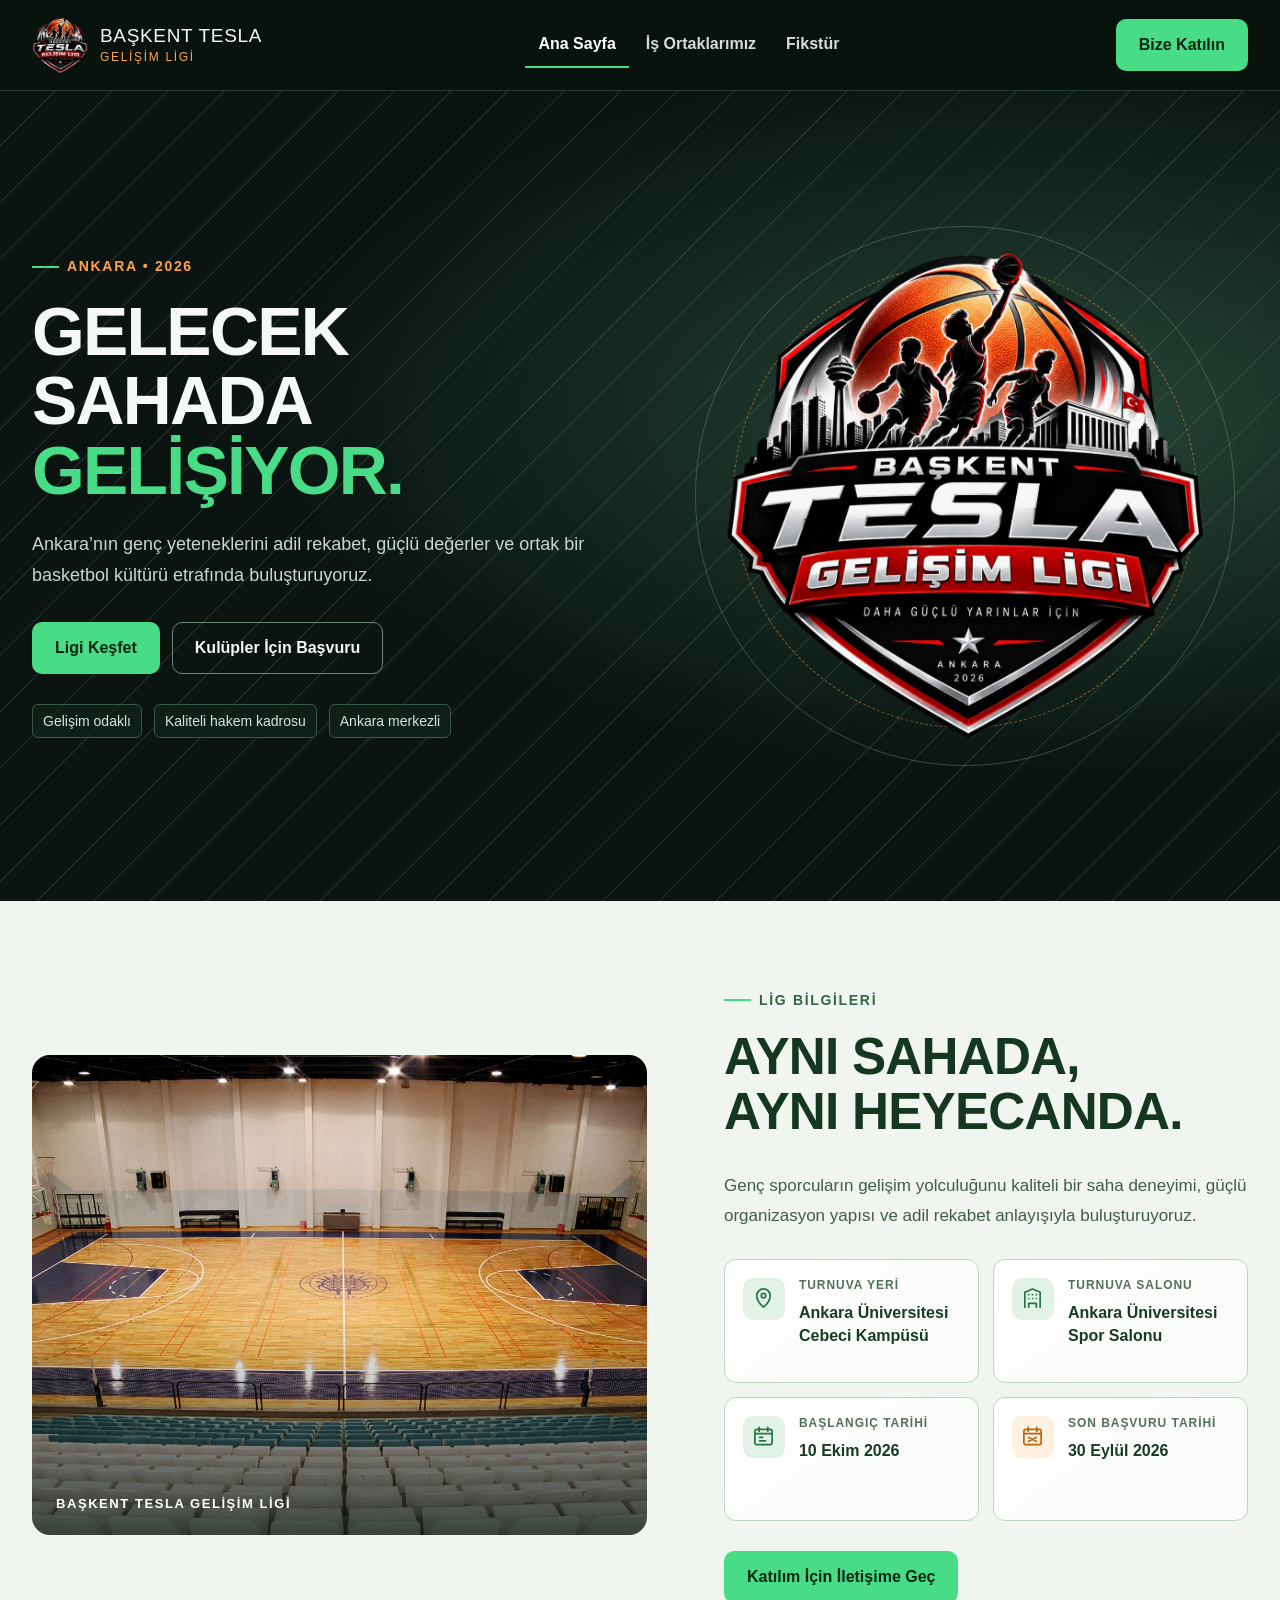
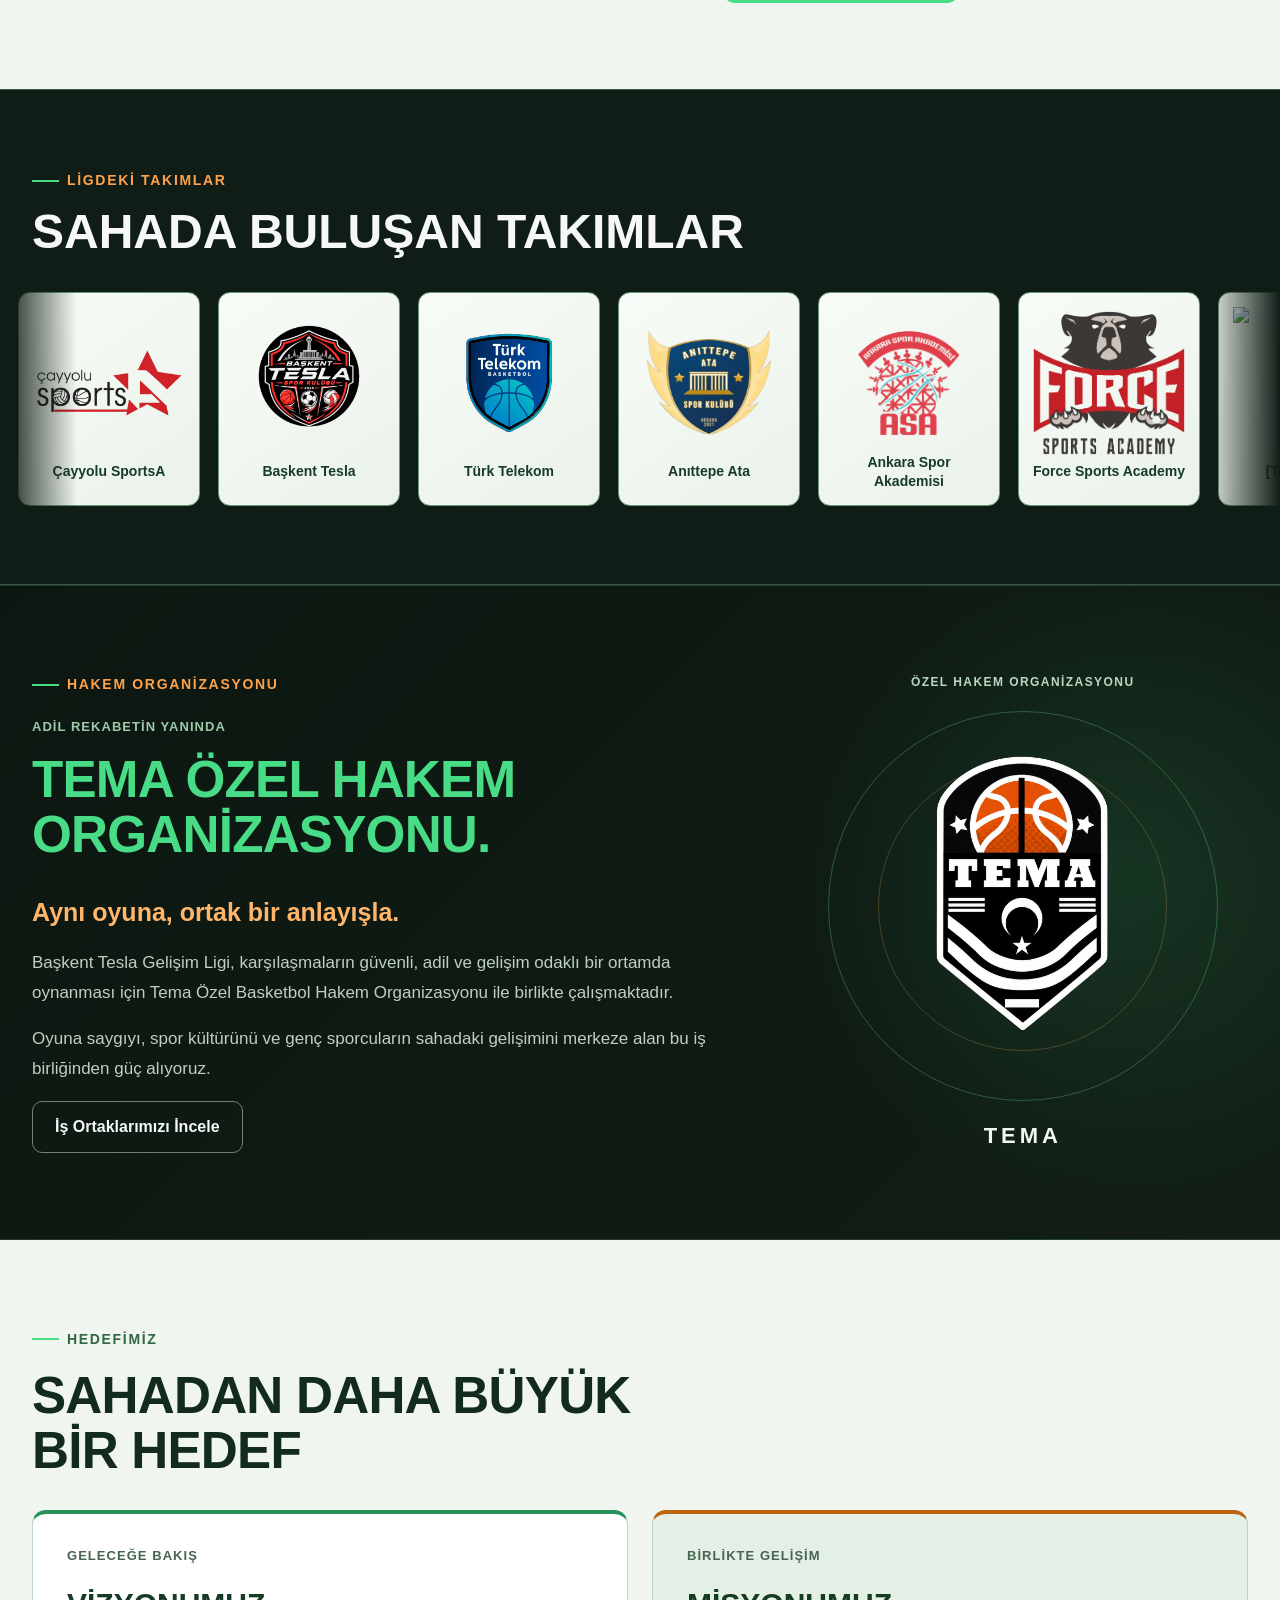
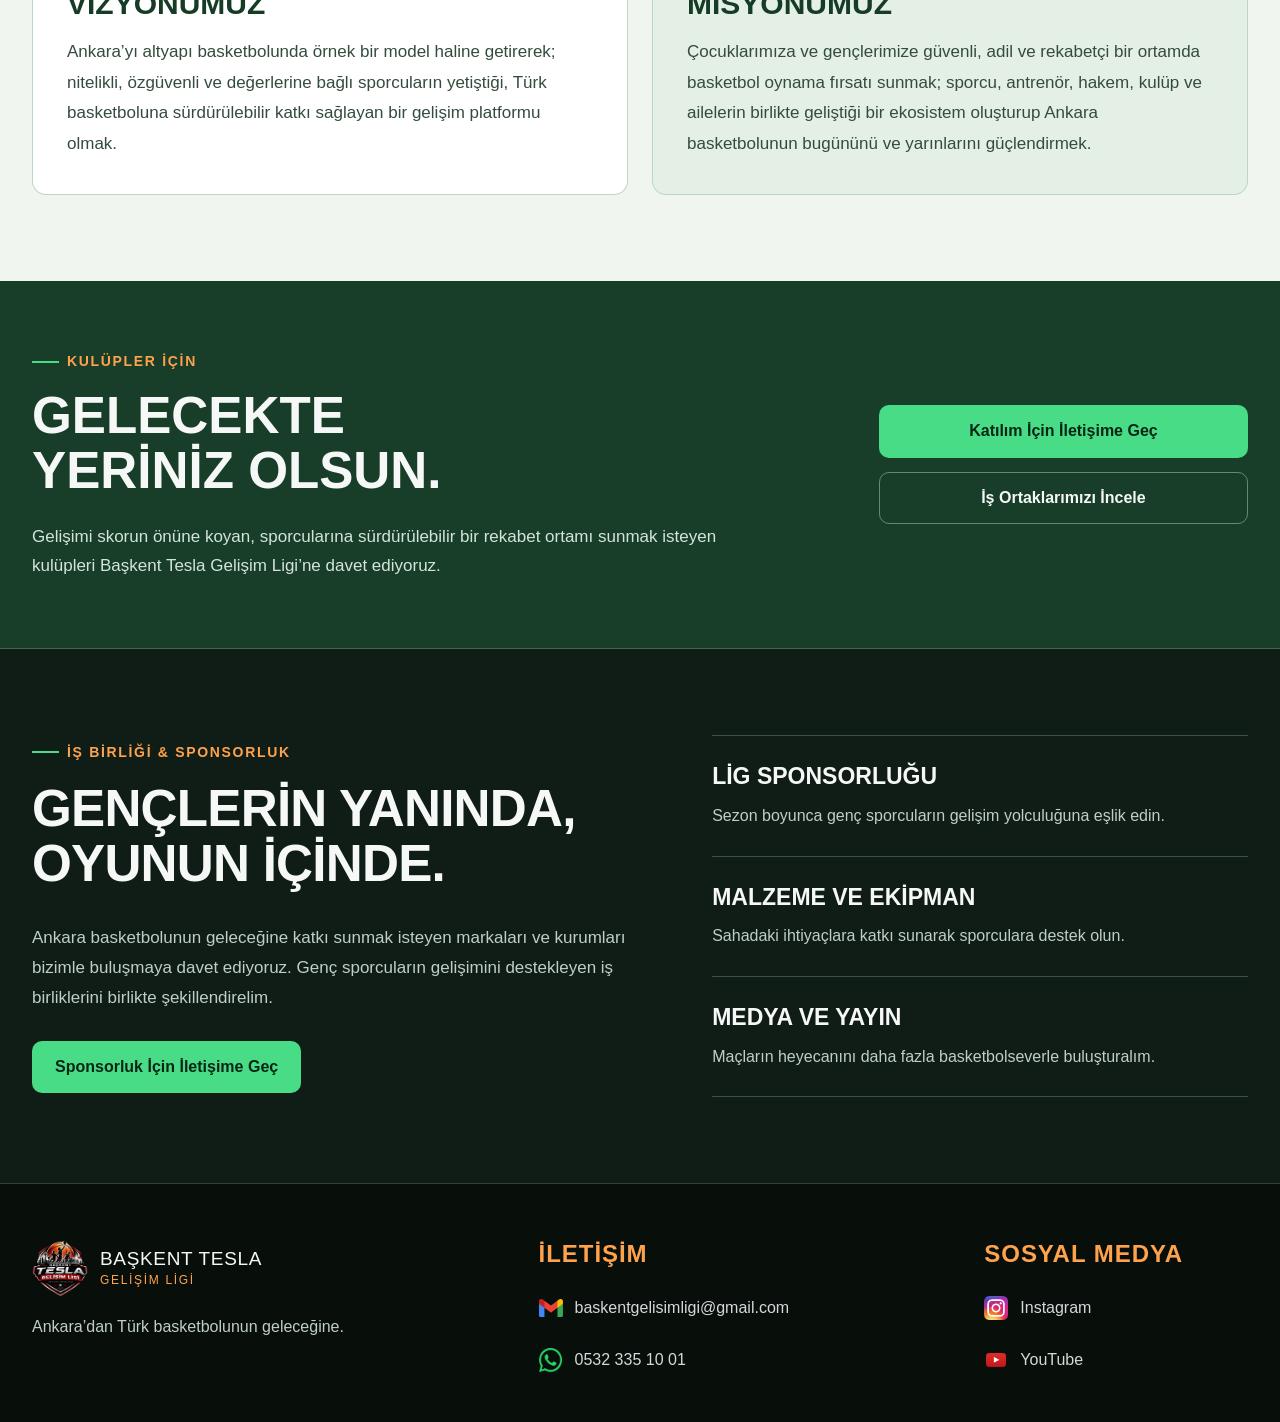
==== index.html @ 45e0206f "new section and bar added in index/home page" ====
<!doctype html>
<html lang="tr">
<head>
  <meta charset="UTF-8">
  <meta name="viewport" content="width=device-width, initial-scale=1.0">
  <meta
    name="description"
    content="Başkent Tesla Gelişim Ligi — Ankara'nın genç basketbolcuları için gelişim, adil rekabet ve iş birliği platformu."
  >
  <title>Başkent Tesla Gelişim Ligi</title>

  <link rel="stylesheet" href="styles.css">
  <link rel="stylesheet" href="home.css">
  <script src="home.js" defer></script>
</head>

<body class="home-page">
  <a class="skip-link" href="#app">İçeriğe geç</a>

  <div class="shell">
    <header class="topbar">
      <div class="site-width header-inner">
        <a class="brand" href="index.html" aria-label="Başkent Tesla Gelişim Ligi ana sayfa">
          <span class="logo-wrap">
            <img src="assets/images/bgl_logo.png" alt="" width="56" height="56">
          </span>

          <span class="brand-name">
            Başkent Tesla
            <span>Gelişim Ligi</span>
          </span>
        </a>

        <nav id="mainNav" class="nav-links" aria-label="Ana navigasyon">
          <a class="nav-link active" aria-current="page" href="index.html">Ana Sayfa</a>
          <a class="nav-link" href="kulupler.html">İş Ortaklarımız</a>
          <a class="nav-link" href="fikstur.html">Fikstür</a>
        </nav>

        <div class="header-actions">
          <a
            class="join-button"
            href="https://wa.me/905323351001"
            target="_blank"
            rel="noopener noreferrer"
          >
            Bize Katılın
          </a>

          <button
            id="menuButton"
            class="menu-button"
            type="button"
            aria-label="Menüyü aç"
            aria-expanded="false"
            aria-controls="mainNav"
          >
            ☰
          </button>
        </div>
      </div>
    </header>

    <main id="app">
      <section class="hero" id="hero" aria-labelledby="hero-title">
        <div class="site-width hero-grid">
          <div class="hero-content">
            <span class="eyebrow">ANKARA • 2026</span>

            <h1 id="hero-title" class="hero-title">
              Gelecek Sahada <span>Gelişiyor.</span>
            </h1>

            <p class="hero-copy">
              Ankara’nın genç yeteneklerini adil rekabet, güçlü değerler ve ortak
              bir basketbol kültürü etrafında buluşturuyoruz.
            </p>

            <div class="button-row">
              <a class="primary-button" href="#lig-bilgileri">Ligi Keşfet</a>
              <a class="secondary-button" href="#katilim">Kulüpler İçin Başvuru</a>
            </div>

            <div class="trust-row" aria-label="Lig özellikleri">
              <span class="trust-item">Gelişim odaklı</span>
              <span class="trust-item">Kaliteli hakem kadrosu</span>
              <span class="trust-item">Ankara merkezli</span>
            </div>
          </div>

          <div class="hero-mark">
            <img
              class="hero-logo"
              src="assets/images/bgl_logo.png"
              alt="Başkent Tesla Gelişim Ligi logosu"
              width="520"
              height="520"
              fetchpriority="high"
            >
          </div>
        </div>
      </section>

      <!-- Fotoğrafı assets/images/turnuva_sahasi.jpg adıyla yükleyin. -->
      <section class="section event-section" id="lig-bilgileri" aria-labelledby="event-title">
        <div class="site-width event-grid">
          <div class="event-image-wrap">
            <img
              src="assets/images/turnuva_sahasi.jpeg"
              alt="Başkent Tesla Gelişim Ligi karşılaşmalarının oynanacağı basketbol sahası"
              width="1200"
              height="800"
              loading="lazy"
            >
            <span class="event-image-label">BAŞKENT TESLA GELİŞİM LİGİ</span>
          </div>

          <div class="event-content">
            <span class="eyebrow">LİG BİLGİLERİ</span>

            <h2 id="event-title" class="section-title">
              Aynı Sahada,<br>
              Aynı Heyecanda.
            </h2>

            <p class="section-copy">
              Genç sporcuların gelişim yolculuğunu kaliteli bir saha deneyimi,
              güçlü organizasyon yapısı ve adil rekabet anlayışıyla buluşturuyoruz.
            </p>

            <dl class="event-details">
            <div class="event-detail-card">
              <div class="event-detail-icon" aria-hidden="true">
                <svg viewBox="0 0 24 24">
                  <path d="M12 21s7-6.1 7-12a7 7 0 1 0-14 0c0 5.9 7 12 7 12Z"></path>
                  <circle cx="12" cy="9" r="2.3"></circle>
                </svg>
              </div>

              <div>
                <dt>Turnuva Yeri</dt>
                <dd>Ankara Üniversitesi Cebeci Kampüsü</dd>
              </div>
            </div>

            <div class="event-detail-card">
              <div class="event-detail-icon" aria-hidden="true">
                <svg viewBox="0 0 24 24">
                  <path d="M4 21V5.5L12 2l8 3.5V21"></path>
                  <path d="M8 21v-4h8v4M8 8h.01M12 8h.01M16 8h.01M8 12h.01M12 12h.01M16 12h.01"></path>
                </svg>
              </div>

              <div>
                <dt>Turnuva Salonu</dt>
                <dd>Ankara Üniversitesi Spor Salonu</dd>
              </div>
            </div>

            <div class="event-detail-card">
              <div class="event-detail-icon" aria-hidden="true">
                <svg viewBox="0 0 24 24">
                  <rect x="3" y="4.5" width="18" height="16" rx="2"></rect>
                  <path d="M7.5 2.5v4M16.5 2.5v4M3 9h18M8 13h3M8 16.5h6"></path>
                </svg>
              </div>

              <div>
                <dt>Başlangıç Tarihi</dt>
                <dd>10 Ekim 2026</dd>
              </div>
            </div>

            <div class="event-detail-card deadline-card">
              <div class="event-detail-icon" aria-hidden="true">
                <svg viewBox="0 0 24 24">
                  <rect x="3" y="4.5" width="18" height="16" rx="2"></rect>
                  <path d="M7.5 2.5v4M16.5 2.5v4M3 9h18M8 13l8 4M16 13l-8 4"></path>
                </svg>
              </div>

              <div>
                <dt>Son Başvuru Tarihi</dt>
                <dd>30 Eylül 2026</dd>
              </div>
            </div>
          </dl>

            <a
              class="primary-button"
              href="https://wa.me/905323351001"
              target="_blank"
              rel="noopener noreferrer"
            >
              Katılım İçin İletişime Geç
            </a>
          </div>
        </div>
      </section>

      <!-- Logo ve isimleri gerçek takımlara göre güncelleyin. -->
      <section class="teams-section" aria-labelledby="teams-title">
        <div class="site-width teams-heading">
          <div>
            <span class="eyebrow">LİGDEKİ TAKIMLAR</span>
            <h2 id="teams-title">Sahada Buluşan Takımlar</h2>
          </div>
        </div>

        <div class="team-marquee" aria-label="Lig takımları">
          <div class="team-track">
            <article class="team-card">
              <div class="team-logo-box">
                <img src="assets/images/sportsADARK.png" alt="SportsA logosu" loading="lazy">
              </div>
              <h3>Çayyolu SportsA</h3>
            </article>

            <article class="team-card">
              <div class="team-logo-box">
                <img src="assets/images/baskent_tesla_logo.png" alt="Baskent Tesla logosu" loading="lazy">
              </div>
              <h3>Başkent Tesla</h3>
            </article>

            <article class="team-card">
              <div class="team-logo-box">
                <img src="assets/images/turkTelekom.png" alt="[Takım 3 adı] logosu" loading="lazy">
              </div>
              <h3>Türk Telekom</h3>
            </article>

            <article class="team-card">
              <div class="team-logo-box">
                <img src="assets/images/anıttepeTransp.png" alt="[Takım 4 adı] logosu" loading="lazy">
              </div>
              <h3>Anıttepe Ata</h3>
            </article>

            <article class="team-card">
              <div class="team-logo-box">
                <img src="assets/images/ankaraSporAkademisi.png" alt="[Takım 5 adı] logosu" loading="lazy">
              </div>
              <h3>Ankara Spor Akademisi</h3>
            </article>

            <article class="team-card">
              <div class="team-logo-box">
                <img src="assets/images/forceSportsAcademy.png" alt="[Takım 6 adı] logosu" loading="lazy">
              </div>
              <h3>Force Sports Academy</h3>
            </article>

            <article class="team-card">
              <div class="team-logo-box">
                <img src="assets/images/team_logo7.png" alt="[Takım 7 adı] logosu" loading="lazy">
              </div>
              <h3>[Takım 7 Adı]</h3>
            </article>

            <article class="team-card">
              <div class="team-logo-box">
                <img src="assets/images/hacettepeLogo.png" alt="[Takım 8 adı] logosu" loading="lazy">
              </div>
              <h3>Hacettepe</h3>
            </article>

            <article class="team-card">
              <div class="team-logo-box">
                <img src="assets/images/sportsADARK.png" alt="SportsA logosu" loading="lazy">
              </div>
              <h3>Çayyolu SportsA</h3>
            </article>

            <article class="team-card">
              <div class="team-logo-box">
                <img src="assets/images/baskent_tesla_logo.png" alt="Baskent Tesla logosu" loading="lazy">
              </div>
              <h3>Başkent Tesla</h3>
            </article>

            <article class="team-card">
              <div class="team-logo-box">
                <img src="assets/images/turkTelekom.png" alt="[Takım 3 adı] logosu" loading="lazy">
              </div>
              <h3>Türk Telekom</h3>
            </article>

            <article class="team-card">
              <div class="team-logo-box">
                <img src="assets/images/anıttepeTransp.png" alt="[Takım 4 adı] logosu" loading="lazy">
              </div>
              <h3>Anıttepe Ata</h3>
            </article>

            <article class="team-card">
              <div class="team-logo-box">
                <img src="assets/images/ankaraSporAkademisi.png" alt="[Takım 5 adı] logosu" loading="lazy">
              </div>
              <h3>Ankara Spor Akademisi</h3>
            </article>

            <article class="team-card">
              <div class="team-logo-box">
                <img src="assets/images/forceSportsAcademy.png" alt="[Takım 6 adı] logosu" loading="lazy">
              </div>
              <h3>Force Sports Academy</h3>
            </article>

            <article class="team-card">
              <div class="team-logo-box">
                <img src="assets/images/team_logo7.png" alt="[Takım 7 adı] logosu" loading="lazy">
              </div>
              <h3>[Takım 7 Adı]</h3>
            </article>

            <article class="team-card">
              <div class="team-logo-box">
                <img src="assets/images/hacettepeLogo.png" alt="[Takım 8 adı] logosu" loading="lazy">
              </div>
              <h3>Hacettepe</h3>
            </article>

            
          </div>
        </div>
      </section>

      <section class="section home-referee-partner" aria-labelledby="tema-title">
        <div class="site-width referee-partner-grid">
          <div class="referee-partner-copy">
            <span class="eyebrow">HAKEM ORGANİZASYONU</span>

            <span class="partner-index">ADİL REKABETİN YANINDA</span>

            <h2 class="section-title" id="tema-title">
              <span>Tema Özel Hakem Organizasyonu.</span>
            </h2>

            <p class="referee-lead">Aynı oyuna, ortak bir anlayışla.</p>

            <p class="section-copy">
              Başkent Tesla Gelişim Ligi, karşılaşmaların güvenli, adil ve
              gelişim odaklı bir ortamda oynanması için Tema Özel Basketbol
              Hakem Organizasyonu ile birlikte çalışmaktadır.
            </p>

            <p class="section-copy">
              Oyuna saygıyı, spor kültürünü ve genç sporcuların sahadaki
              gelişimini merkeze alan bu iş birliğinden güç alıyoruz.
            </p>

            <a class="secondary-button" href="kulupler.html">
              İş Ortaklarımızı İncele
            </a>
          </div>

          <div class="referee-logo-area">
            <span class="logo-area-label">ÖZEL HAKEM ORGANİZASYONU</span>

            <div class="referee-logo-halo">
              <img
                src="assets/images/tema_hakem_logo.png"
                alt="Tema Özel Basketbol Hakem Organizasyonu logosu"
                width="420"
                height="420"
                loading="lazy"
              >
            </div>

            <span class="logo-area-name">TEMA</span>
          </div>
        </div>
      </section>

      <section class="section home-mission" id="vizyon-misyon" aria-labelledby="mission-title">
        <div class="site-width">
          <span class="eyebrow">HEDEFİMİZ</span>

          <h2 class="section-title" id="mission-title">
            Sahadan Daha Büyük<br>
            Bir Hedef
          </h2>

          <div class="mission-grid">
            <article class="mission-card">
              <span class="card-kicker">GELECEĞE BAKIŞ</span>
              <h3>Vizyonumuz</h3>
              <p>
                Ankara’yı altyapı basketbolunda örnek bir model haline getirerek;
                nitelikli, özgüvenli ve değerlerine bağlı sporcuların yetiştiği,
                Türk basketboluna sürdürülebilir katkı sağlayan bir gelişim
                platformu olmak.
              </p>
            </article>

            <article class="mission-card">
              <span class="card-kicker">BİRLİKTE GELİŞİM</span>
              <h3>Misyonumuz</h3>
              <p>
                Çocuklarımıza ve gençlerimize güvenli, adil ve rekabetçi bir
                ortamda basketbol oynama fırsatı sunmak; sporcu, antrenör, hakem,
                kulüp ve ailelerin birlikte geliştiği bir ekosistem oluşturup
                Ankara basketbolunun bugününü ve yarınlarını güçlendirmek.
              </p>
            </article>
          </div>
        </div>
      </section>

      <section class="cta-band" id="katilim" aria-labelledby="participation-title">
        <div class="site-width cta-inner">
          <div>
            <span class="eyebrow">KULÜPLER İÇİN</span>

            <h2 class="cta-title" id="participation-title">
              Gelecekte<br>
              Yeriniz Olsun.
            </h2>

            <p>
              Gelişimi skorun önüne koyan, sporcularına sürdürülebilir bir
              rekabet ortamı sunmak isteyen kulüpleri Başkent Tesla Gelişim
              Ligi’ne davet ediyoruz.
            </p>
          </div>

          <div class="participation-actions">
            <a
              class="primary-button"
              href="https://wa.me/905323351001"
              target="_blank"
              rel="noopener noreferrer"
            >
              Katılım İçin İletişime Geç
            </a>

            <a class="secondary-button" href="kulupler.html">
              İş Ortaklarımızı İncele
            </a>
          </div>
        </div>
      </section>

      <section class="section home-partners" id="sponsorluk" aria-labelledby="partners-title">
        <div class="site-width partners-grid">
          <div>
            <span class="eyebrow">İŞ BİRLİĞİ & SPONSORLUK</span>

            <h2 class="section-title" id="partners-title">
              Gençlerin Yanında,<br>
              Oyunun İçinde.
            </h2>

            <p class="section-copy">
              Ankara basketbolunun geleceğine katkı sunmak isteyen markaları ve
              kurumları bizimle buluşmaya davet ediyoruz. Genç sporcuların
              gelişimini destekleyen iş birliklerini birlikte şekillendirelim.
            </p>

            <a
              class="primary-button"
              href="https://wa.me/905323351001"
              target="_blank"
              rel="noopener noreferrer"
            >
              Sponsorluk İçin İletişime Geç
            </a>
          </div>

          <div class="partner-options">
            <article>
              <div>
                <h3>Lig Sponsorluğu</h3>
                <p>Sezon boyunca genç sporcuların gelişim yolculuğuna eşlik edin.</p>
              </div>
            </article>

            <article>
              <div>
                <h3>Malzeme ve Ekipman</h3>
                <p>Sahadaki ihtiyaçlara katkı sunarak sporculara destek olun.</p>
              </div>
            </article>

            <article>
              <div>
                <h3>Medya ve Yayın</h3>
                <p>Maçların heyecanını daha fazla basketbolseverle buluşturalım.</p>
              </div>
            </article>
          </div>
        </div>
      </section>
    </main>

    <footer class="bgl-footer" id="iletisim">
      <div class="site-width footer-grid">
        <div class="footer-brand">
          <a class="brand" href="index.html" aria-label="Başkent Tesla Gelişim Ligi ana sayfa">
            <span class="logo-wrap">
              <img src="assets/images/bgl_logo.png" alt="" width="56" height="56" loading="lazy">
            </span>

            <span class="brand-name">
              Başkent Tesla
              <span>Gelişim Ligi</span>
            </span>
          </a>

          <p class="footer-copy">Ankara’dan Türk basketbolunun geleceğine.</p>
        </div>

        <div class="footer-contact">
          <h2 class="footer-heading">İletişim</h2>

          <ul class="footer-list">
            <li>
              <a class="footer-icon-link" href="mailto:baskentgelisimligi@gmail.com">
                <img class="footer-icon" src="assets/images/email_icon.png" alt="" width="24" height="24" loading="lazy">
                <span>baskentgelisimligi@gmail.com</span>
              </a>
            </li>

            <li>
              <a
                class="footer-icon-link"
                href="https://wa.me/905323351001"
                target="_blank"
                rel="noopener noreferrer"
                aria-label="0532 335 10 01 numarasına WhatsApp üzerinden yazın"
              >
                <img class="footer-icon" src="assets/images/phone_icon.png" alt="" width="24" height="24" loading="lazy">
                <span>0532 335 10 01</span>
              </a>
            </li>
          </ul>
        </div>

        <div class="footer-social">
          <h2 class="footer-heading">Sosyal Medya</h2>

          <ul class="footer-list">
            <li>
              <a
                class="footer-icon-link"
                href="https://www.instagram.com/baskentgelisimligi/"
                target="_blank"
                rel="noopener noreferrer"
              >
                <img class="footer-icon" src="assets/images/instagram_icon.png" alt="" width="24" height="24" loading="lazy">
                <span>Instagram</span>
              </a>
            </li>

            <li>
              <a
                class="footer-icon-link"
                href="https://www.youtube.com/@Ba%C5%9FkentGeli%C5%9FimLigi"
                target="_blank"
                rel="noopener noreferrer"
                aria-label="Başkent Tesla Gelişim Ligi YouTube kanalını aç"
              >
                <img class="footer-icon" src="assets/images/youtube_icon.png" alt="" width="24" height="24" loading="lazy">
                <span>YouTube</span>
              </a>
            </li>
          </ul>
        </div>
      </div>
    </footer>
  </div>
</body>
</html>
---- styles.css ----
:root {
  --ink: #0b1411;
  --paper: #f5f8f6;
  --muted: #bfcfc6;
  --line: #344a3b;
  --orange: #ffa24c;
  --green: #48dc87;
  --green-hover: #70eba2;
  --max: 1240px;
  --heading: "Arial Narrow", Bahnschrift, Impact, sans-serif;
  --body: Inter, Arial, Helvetica, sans-serif;
}

*,
*::before,
*::after {
  box-sizing: border-box;
}

html {
  scroll-behavior: smooth;
  scroll-padding-top: 110px;
}

body {
  width: 100%;
  margin: 0;
  overflow-x: hidden;
  background: var(--ink);
  color: var(--paper);
  font-family: var(--body);
}

img {
  display: block;
  max-width: 100%;
}

a {
  color: inherit;
  text-decoration: none;
}

button,
input,
textarea {
  font: inherit;
}

button {
  cursor: pointer;
}

button:focus-visible,
a:focus-visible {
  outline: 3px solid var(--orange);
  outline-offset: 4px;
}

.shell {
  width: 100%;
  min-height: 100vh;
}

.site-width {
  width: min(var(--max), calc(100% - 64px));
  margin: 0 auto;
}

.skip-link {
  position: fixed;
  top: -100px;
  left: 16px;
  z-index: 300;
  padding: 12px 20px;
  background: var(--green);
  color: #082616;
  font-weight: 800;
}

.skip-link:focus {
  top: 16px;
}

.topbar {
  position: sticky;
  top: 0;
  z-index: 50;
  border-bottom: 1px solid #293a31;
  background: rgba(10, 20, 15, 0.96);
  backdrop-filter: blur(14px);
}

.header-inner {
  display: flex;
  align-items: center;
  justify-content: space-between;
  min-height: 90px;
  gap: 20px;
}

.brand {
  display: inline-flex;
  align-items: center;
  gap: 12px;
  min-width: 0;
}

.logo-wrap {
  display: grid;
  width: 56px;
  height: 56px;
  flex: 0 0 56px;
  place-items: center;
  overflow: hidden;
  background: transparent;
}

.logo-wrap img {
  width: 100%;
  height: 100%;
  object-fit: contain;
}

.brand-name {
  max-width: 210px;
  font-family: var(--heading);
  font-size: 19px;
  line-height: 1.1;
  letter-spacing: 0.035em;
  text-transform: uppercase;
}

.brand-name span {
  display: block;
  margin-top: 4px;
  color: var(--orange);
  font-size: 12px;
  letter-spacing: 0.14em;
}

.nav-links {
  display: flex;
  align-items: center;
  gap: 4px;
}

.nav-link {
  padding: 13px;
  border-bottom: 2px solid transparent;
  color: #d7dade;
  font-size: 16px;
  font-weight: 700;
  transition: color 0.2s, border-color 0.2s;
}

.nav-link:hover,
.nav-link.active {
  border-color: var(--green);
  color: #fff;
}

.header-actions {
  display: flex;
  align-items: center;
  gap: 10px;
}

.join-button,
.primary-button,
.secondary-button {
  display: inline-flex;
  align-items: center;
  justify-content: center;
  min-height: 48px;
  padding: 14px 22px;
  border-radius: 10px;
  font-size: 16px;
  font-weight: 800;
  line-height: 1.4;
  text-align: center;
  transition: transform 0.2s, background 0.2s, border-color 0.2s;
}

.join-button,
.primary-button {
  border: 1px solid transparent;
  background: var(--green);
  color: #082616;
}

.join-button:hover,
.primary-button:hover {
  background: var(--green-hover);
  transform: translateY(-2px);
}

.secondary-button {
  border: 1px solid #6b8575;
  background: transparent;
  color: #f5f8f6;
}

.secondary-button:hover {
  border-color: var(--green);
  background: #203e2e;
  transform: translateY(-2px);
}

.menu-button {
  display: none;
  width: 44px;
  height: 42px;
  border: 1px solid #51575e;
  background: transparent;
  color: #fff;
  font-size: 21px;
}

.section {
  position: relative;
  padding: 86px 0;
}

.eyebrow {
  display: inline-flex;
  align-items: center;
  gap: 8px;
  color: var(--orange);
  font-size: 14px;
  font-weight: 800;
  letter-spacing: 0.12em;
  line-height: 1.5;
  text-transform: uppercase;
}

.eyebrow::before {
  width: 27px;
  height: 2px;
  flex: 0 0 27px;
  background: var(--green);
  content: "";
}

h1,
h2,
h3,
p {
  margin-top: 0;
}

h1,
h2,
h3 {
  font-family: var(--heading);
  text-transform: uppercase;
}

.section-title {
  max-width: 820px;
  margin: 18px 0 32px;
  font-size: clamp(32px, 4vw, 52px);
  line-height: 1.08;
  letter-spacing: -0.015em;
}

.section-copy {
  max-width: 765px;
  color: var(--muted);
  font-size: 17px;
  line-height: 1.75;
}

.button-row {
  display: flex;
  flex-wrap: wrap;
  gap: 12px;
  margin-top: 30px;
}

.bgl-footer {
  border-top: 1px solid #324335;
  background: #080f0b;
}

.footer-grid {
  display: grid;
  grid-template-columns: minmax(0, 1.15fr) minmax(0, 1fr) minmax(0, 0.65fr);
  gap: 40px;
  padding: 56px 0 40px;
}

.footer-brand .brand {
  margin-bottom: 18px;
}

.footer-copy {
  margin: 0;
  color: var(--muted);
  font-size: 16px;
  line-height: 1.6;
}

.footer-heading {
  margin: 0 0 18px;
  color: var(--orange);
  font-family: var(--heading);
  font-size: 24px;
  font-weight: 800;
  letter-spacing: 0.04em;
  text-transform: uppercase;
}

.footer-list {
  display: grid;
  gap: 8px;
  margin: 0;
  padding: 0;
  list-style: none;
}

.footer-icon-link {
  display: flex;
  align-items: center;
  gap: 12px;
  min-height: 44px;
  color: #d5d8da;
  font-size: 16px;
  line-height: 1.5;
}

.footer-icon-link:hover {
  color: var(--green);
}

.footer-icon {
  width: 24px;
  height: 24px;
  flex: 0 0 24px;
  object-fit: contain;
}

@media (max-width: 860px) {
  .nav-links {
    display: none;
  }

  .nav-links.open {
    position: absolute;
    top: 90px;
    left: 0;
    display: grid;
    width: 100%;
    padding: 13px 20px 17px;
    border-bottom: 1px solid #3b4148;
    background: #102519;
  }

  .nav-link {
    border-bottom: 0;
    border-left: 2px solid transparent;
  }

  .nav-link.active {
    border-left-color: var(--green);
  }

  .menu-button {
    display: block;
  }

  .footer-grid {
    grid-template-columns: repeat(2, minmax(0, 1fr));
  }

  .footer-brand {
    grid-column: 1 / -1;
  }
}

@media (max-width: 600px) {
  .site-width {
    width: calc(100% - 32px);
  }

  .section {
    padding: 58px 0;
  }

  .join-button {
    display: none;
  }

  .footer-grid {
    grid-template-columns: 1fr;
    gap: 30px;
    padding: 40px 0 30px;
  }

  .footer-brand {
    grid-column: auto;
  }
}

@media (prefers-reduced-motion: reduce) {
  *,
  *::before,
  *::after {
    scroll-behavior: auto !important;
    animation: none !important;
    transition: none !important;
  }
}
---- home.css ----
.home-page {
  background: var(--ink);
}

.hero {
  position: relative;
  display: flex;
  min-height: min(820px, calc(100svh - 90px));
  align-items: center;
  overflow: hidden;
  background:
    radial-gradient(ellipse at 82% 40%, #254536 0, transparent 52%),
    #0b1411;
}

.hero::before {
  position: absolute;
  inset: 0;
  opacity: 0.25;
  background:
    repeating-linear-gradient(
      135deg,
      transparent 0 38px,
      #729581 39px,
      transparent 40px
    );
  content: "";
  pointer-events: none;
}

.hero-grid {
  position: relative;
  z-index: 1;
  display: grid;
  grid-template-columns: minmax(0, 1.08fr) minmax(0, 1fr);
  align-items: center;
  gap: 38px;
  padding: 72px 0;
}

.hero-title {
  margin: 20px 0 24px;
  font-size: clamp(44px, 5.3vw, 76px);
  line-height: 1.02;
  letter-spacing: -0.025em;
}

.hero-title span {
  display: block;
  color: var(--green);
}

.hero-copy {
  max-width: 560px;
  color: #c7d8ce;
  font-size: 18px;
  line-height: 1.75;
}

.trust-row {
  display: flex;
  flex-wrap: wrap;
  gap: 12px;
  margin-top: 30px;
}

.trust-item {
  padding: 8px 10px;
  border: 1px solid #3b5847;
  border-radius: 6px;
  background: rgba(18, 36, 27, 0.7);
  color: #d5e7dc;
  font-size: 14px;
}

.hero-mark {
  position: relative;
  display: grid;
  width: min(100%, 540px);
  aspect-ratio: 1;
  justify-self: center;
  place-items: center;
}

.hero-mark::before,
.hero-mark::after {
  position: absolute;
  border-radius: 50%;
  content: "";
}

.hero-mark::before {
  inset: 0;
  border: 1px solid rgba(142, 198, 163, 0.3);
}

.hero-mark::after {
  inset: 7%;
  border: 1px dashed rgba(255, 162, 76, 0.5);
  animation: home-orbit 90s linear infinite;
}

.hero-logo {
  position: relative;
  z-index: 1;
  width: 92%;
  height: auto;
  aspect-ratio: 1;
  object-fit: contain;
  animation: home-float 6s ease-in-out infinite;
}

@keyframes home-float {
  50% {
    transform: translateY(-9px);
  }
}

@keyframes home-orbit {
  to {
    transform: rotate(360deg);
  }
}

.event-section {
  overflow: hidden;
  background: #f0f5ef;
  color: #153720;
}

.event-grid {
  display: grid;
  grid-template-columns: minmax(0, 1.08fr) minmax(0, 0.92fr);
  align-items: center;
  gap: clamp(36px, 6vw, 80px);
}

.event-image-wrap {
  position: relative;
  min-height: 480px;
  overflow: hidden;
  border-radius: 18px;
  background: #173c26;
}

.event-image-wrap::after {
  position: absolute;
  inset: 0;
  background: linear-gradient(180deg, transparent 55%, rgba(8, 23, 14, 0.78));
  content: "";
}

.event-image-wrap img {
  width: 100%;
  height: 100%;
  min-height: 480px;
  object-fit: cover;
  transition: transform 0.5s;
}

.event-image-wrap:hover img {
  transform: scale(1.035);
}

.event-image-label {
  position: absolute;
  bottom: 24px;
  left: 24px;
  z-index: 1;
  color: #fff;
  font-size: 13px;
  font-weight: 800;
  letter-spacing: 0.12em;
}

.event-content .eyebrow {
  color: #306744;
}

.event-content .section-copy {
  margin-bottom: 28px;
  color: #405d49;
}

.event-details {
  display: grid;
  grid-template-columns: repeat(2, minmax(0, 1fr));
  gap: 14px;
  margin: 0 0 30px;
}

.event-detail-card {
  display: flex;
  min-height: 124px;
  padding: 18px;
  align-items: flex-start;
  gap: 14px;
  border: 1px solid #bfd5c4;
  border-radius: 12px;
  background: linear-gradient(145deg, #ffffff, #f8fbf7);
}

.event-detail-icon {
  display: grid;
  width: 42px;
  height: 42px;
  flex: 0 0 42px;
  place-items: center;
  border-radius: 10px;
  background: #e3f2e6;
  color: #287449;
}

.event-detail-icon svg {
  width: 23px;
  height: 23px;
  fill: none;
  stroke: currentColor;
  stroke-linecap: round;
  stroke-linejoin: round;
  stroke-width: 1.8;
}

.deadline-card .event-detail-icon {
  background: #fff0df;
  color: #b96717;
}

.event-details dt {
  margin-bottom: 9px;
  color: #54705d;
  font-size: 12px;
  font-weight: 800;
  letter-spacing: 0.08em;
  text-transform: uppercase;
}

.event-details dd {
  margin: 0;
  color: #173c26;
  font-size: 16px;
  font-weight: 800;
  line-height: 1.45;
}

.event-details dt {
  margin-bottom: 9px;
  color: #54705d;
  font-size: 12px;
  font-weight: 800;
  letter-spacing: 0.08em;
  text-transform: uppercase;
}

.event-details dd {
  margin: 0;
  color: #173c26;
  font-size: 16px;
  font-weight: 800;
  line-height: 1.45;
}

.teams-section {
  padding: 78px 0;
  overflow: hidden;
  border-top: 1px solid #3a5543;
  border-bottom: 1px solid #3a5543;
  background: #101d16;
}

.teams-heading {
  display: flex;
  align-items: end;
  justify-content: space-between;
  gap: 28px;
  margin-bottom: 34px;
}

.teams-heading h2 {
  margin: 16px 0 0;
  font-size: clamp(30px, 4vw, 48px);
  line-height: 1.05;
}

.teams-heading p {
  max-width: 360px;
  margin: 0;
  color: #bfcfc6;
  font-size: 16px;
  line-height: 1.65;
}

.team-marquee {
  width: 100%;
  overflow: hidden;
  mask-image: linear-gradient(
    to right,
    transparent,
    #000 6%,
    #000 94%,
    transparent
  );
}

.team-track {
  display: flex;
  width: max-content;
  gap: 18px;
  padding-left: 18px;
  animation: team-scroll 28s linear infinite;
}

.team-marquee:hover .team-track {
  animation-play-state: paused;
}

.team-card {
  display: grid;
  width: 182px;
  min-height: 200px;
  flex: 0 0 182px;
  grid-template-rows: 132px auto;
  gap: 14px;
  padding: 14px;
  border: 1px solid #6b9677;
  border-radius: 12px;
  background: linear-gradient(145deg, #f8fbf7, #eaf2ea);
}
.team-logo-box {
  display: grid;
  place-items: center;
}
.team-logo-box img {
  width: 100%;
  height: 100%;
  object-fit: contain;
}

.team-card h3 {
  align-self: center;
  margin: 0;
  color: #173c26;
  font-family: var(--body);
  font-size: 14px;
  font-weight: 800;
  line-height: 1.35;
  text-align: center;
  text-transform: none;
}

@keyframes team-scroll {
  to {
    transform: translateX(calc(-50% - 9px));
  }
}

.home-referee-partner {
  overflow: hidden;
  border-top: 1px solid rgba(126, 207, 150, 0.2);
  border-bottom: 1px solid rgba(126, 207, 150, 0.2);
  background:
    radial-gradient(circle at 88% 45%, rgba(72, 220, 135, 0.13), transparent 28%),
    linear-gradient(135deg, #0c1711, #111d15);
}

.referee-partner-grid {
  display: grid;
  grid-template-columns: minmax(0, 1.2fr) minmax(300px, 0.8fr);
  align-items: center;
  gap: clamp(42px, 7vw, 100px);
}

.partner-index {
  display: block;
  margin: 24px 0 14px;
  color: #9ec9aa;
  font-size: 13px;
  font-weight: 800;
  letter-spacing: 0.08em;
}

.home-referee-partner .section-title span {
  display: block;
  color: var(--green);
}

.referee-lead {
  margin-bottom: 18px;
  color: #ffb66b;
  font-size: clamp(20px, 2.2vw, 25px);
  font-weight: 800;
  line-height: 1.4;
}

.referee-logo-area {
  display: flex;
  min-height: 420px;
  flex-direction: column;
  align-items: center;
  justify-content: center;
  text-align: center;
}

.logo-area-label {
  color: #b8d8c0;
  font-size: 12px;
  font-weight: 800;
  letter-spacing: 0.12em;
}

.referee-logo-halo {
  position: relative;
  display: grid;
  width: min(100%, 390px);
  aspect-ratio: 1;
  margin: 22px 0;
  place-items: center;
}

.referee-logo-halo::before,
.referee-logo-halo::after {
  position: absolute;
  border-radius: 50%;
  content: "";
}

.referee-logo-halo::before {
  inset: 0;
  border: 1px solid rgba(111, 227, 146, 0.3);
}

.referee-logo-halo::after {
  inset: 13%;
  border: 1px solid rgba(255, 180, 94, 0.23);
}

.referee-logo-halo img {
  position: relative;
  z-index: 1;
  width: min(74%, 300px);
  height: auto;
  object-fit: contain;
}

.logo-area-name {
  color: #f0f8f1;
  font-family: var(--heading);
  font-size: 22px;
  font-weight: 800;
  letter-spacing: 0.18em;
}

.home-mission {
  background: #f0f5ef;
  color: #122b1d;
}

.home-mission .eyebrow {
  color: #306744;
}

.mission-grid {
  display: grid;
  grid-template-columns: repeat(2, minmax(0, 1fr));
  gap: 24px;
}

.mission-card {
  padding: 34px;
  border: 1px solid #bfd5c4;
  border-top: 4px solid #26945a;
  border-radius: 14px;
  background: #fff;
}

.mission-card:nth-child(2) {
  border-top-color: #bd6413;
  background: #e4efe5;
}

.card-kicker {
  display: block;
  color: #476351;
  font-size: 13px;
  font-weight: 800;
  letter-spacing: 0.08em;
}

.mission-card h3 {
  margin: 24px 0 16px;
  color: #173c26;
  font-size: 30px;
}

.mission-card p {
  margin-bottom: 0;
  color: #344c3d;
  font-size: 17px;
  line-height: 1.8;
}

.cta-band {
  border-bottom: 1px solid #426447;
  background: #183e29;
}

.cta-inner {
  display: grid;
  grid-template-columns: minmax(0, 1.5fr) minmax(0, 0.7fr);
  align-items: center;
  gap: 56px;
  padding: 68px 0;
}

.cta-title {
  margin: 16px 0 24px;
  font-size: clamp(34px, 4vw, 52px);
  line-height: 1.08;
}

.cta-band p {
  max-width: 690px;
  margin-bottom: 0;
  color: #d2e5d8;
  font-size: 17px;
  line-height: 1.7;
}

.participation-actions {
  display: grid;
  gap: 14px;
}

.home-partners {
  background: #101d16;
}

.partners-grid {
  display: grid;
  grid-template-columns: minmax(0, 1.15fr) minmax(0, 1fr);
  align-items: center;
  gap: 64px;
}

.home-partners .section-copy {
  margin-bottom: 28px;
}

.partner-options {
  border-top: 1px solid #3c5343;
}

.partner-options article {
  padding: 26px 0;
  border-bottom: 1px solid #3c5343;
}

.partner-options h3 {
  margin: 0 0 10px;
  font-size: 23px;
  line-height: 1.3;
}

.partner-options p {
  margin: 0;
  color: var(--muted);
  font-size: 16px;
  line-height: 1.7;
}

@media (max-width: 860px) {
  .hero,
  .hero-grid,
  .event-grid,
  .cta-inner,
  .partners-grid,
  .referee-partner-grid {
    min-height: auto;
    grid-template-columns: 1fr;
  }

  .hero-grid {
    gap: 36px;
    padding: 54px 0;
  }

  .hero-mark {
    width: min(100%, 440px);
  }

  .event-content {
    order: -1;
  }

  .teams-heading {
    align-items: start;
    flex-direction: column;
  }

  .participation-actions {
    display: flex;
    flex-wrap: wrap;
  }
}

@media (max-width: 600px) {
  .hero-title {
    font-size: clamp(38px, 10.5vw, 58px);
  }

  .hero-copy {
    font-size: 17px;
  }

  .hero-mark {
    width: min(100%, 360px);
  }

  .event-image-wrap,
  .event-image-wrap img {
    min-height: 300px;
  }

  .event-details,
  .mission-grid {
    grid-template-columns: 1fr;
  }

  .team-card {
    width: 162px;
    min-height: 184px;
    flex-basis: 162px;
    grid-template-rows: 116px auto;
  }

  .mission-card {
    padding: 26px;
  }

  .participation-actions {
    display: grid;
  }

  .referee-logo-area {
    min-height: 330px;
  }

  .referee-logo-halo {
    width: min(100%, 310px);
  }
}
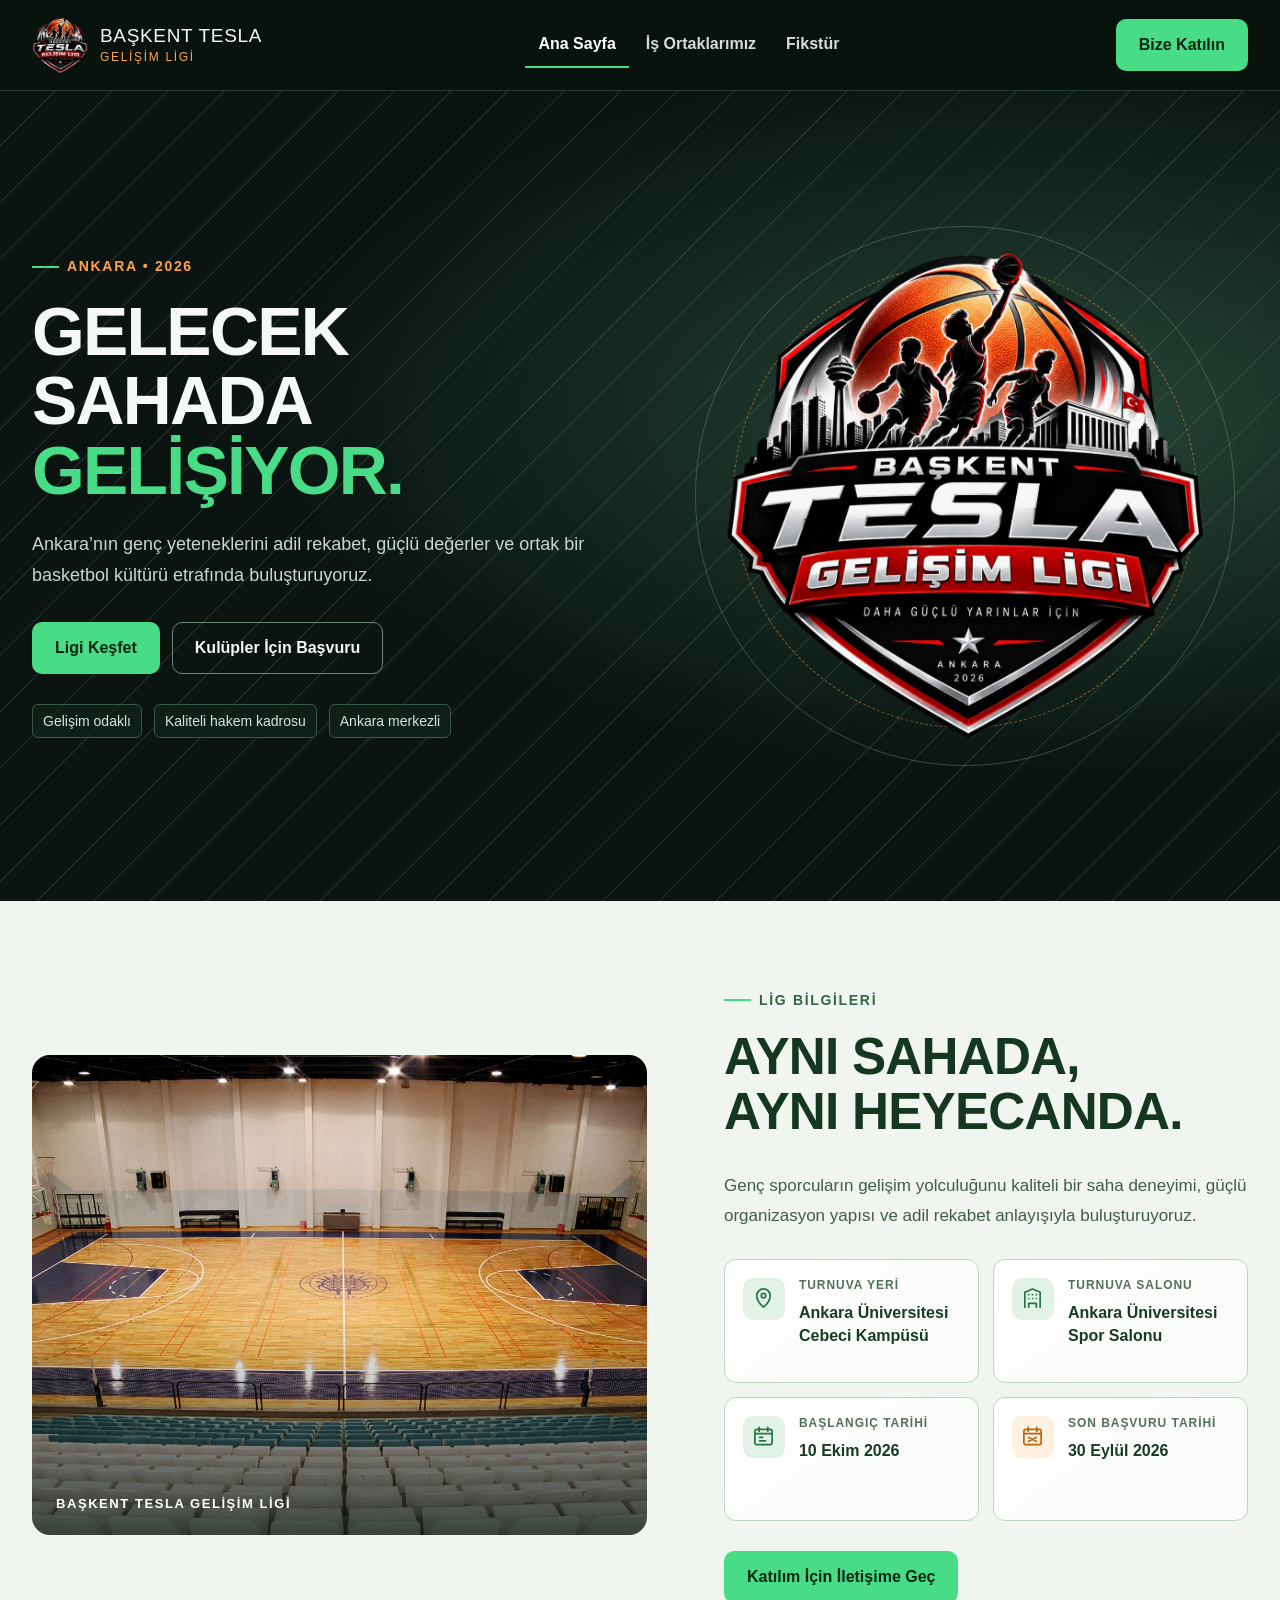
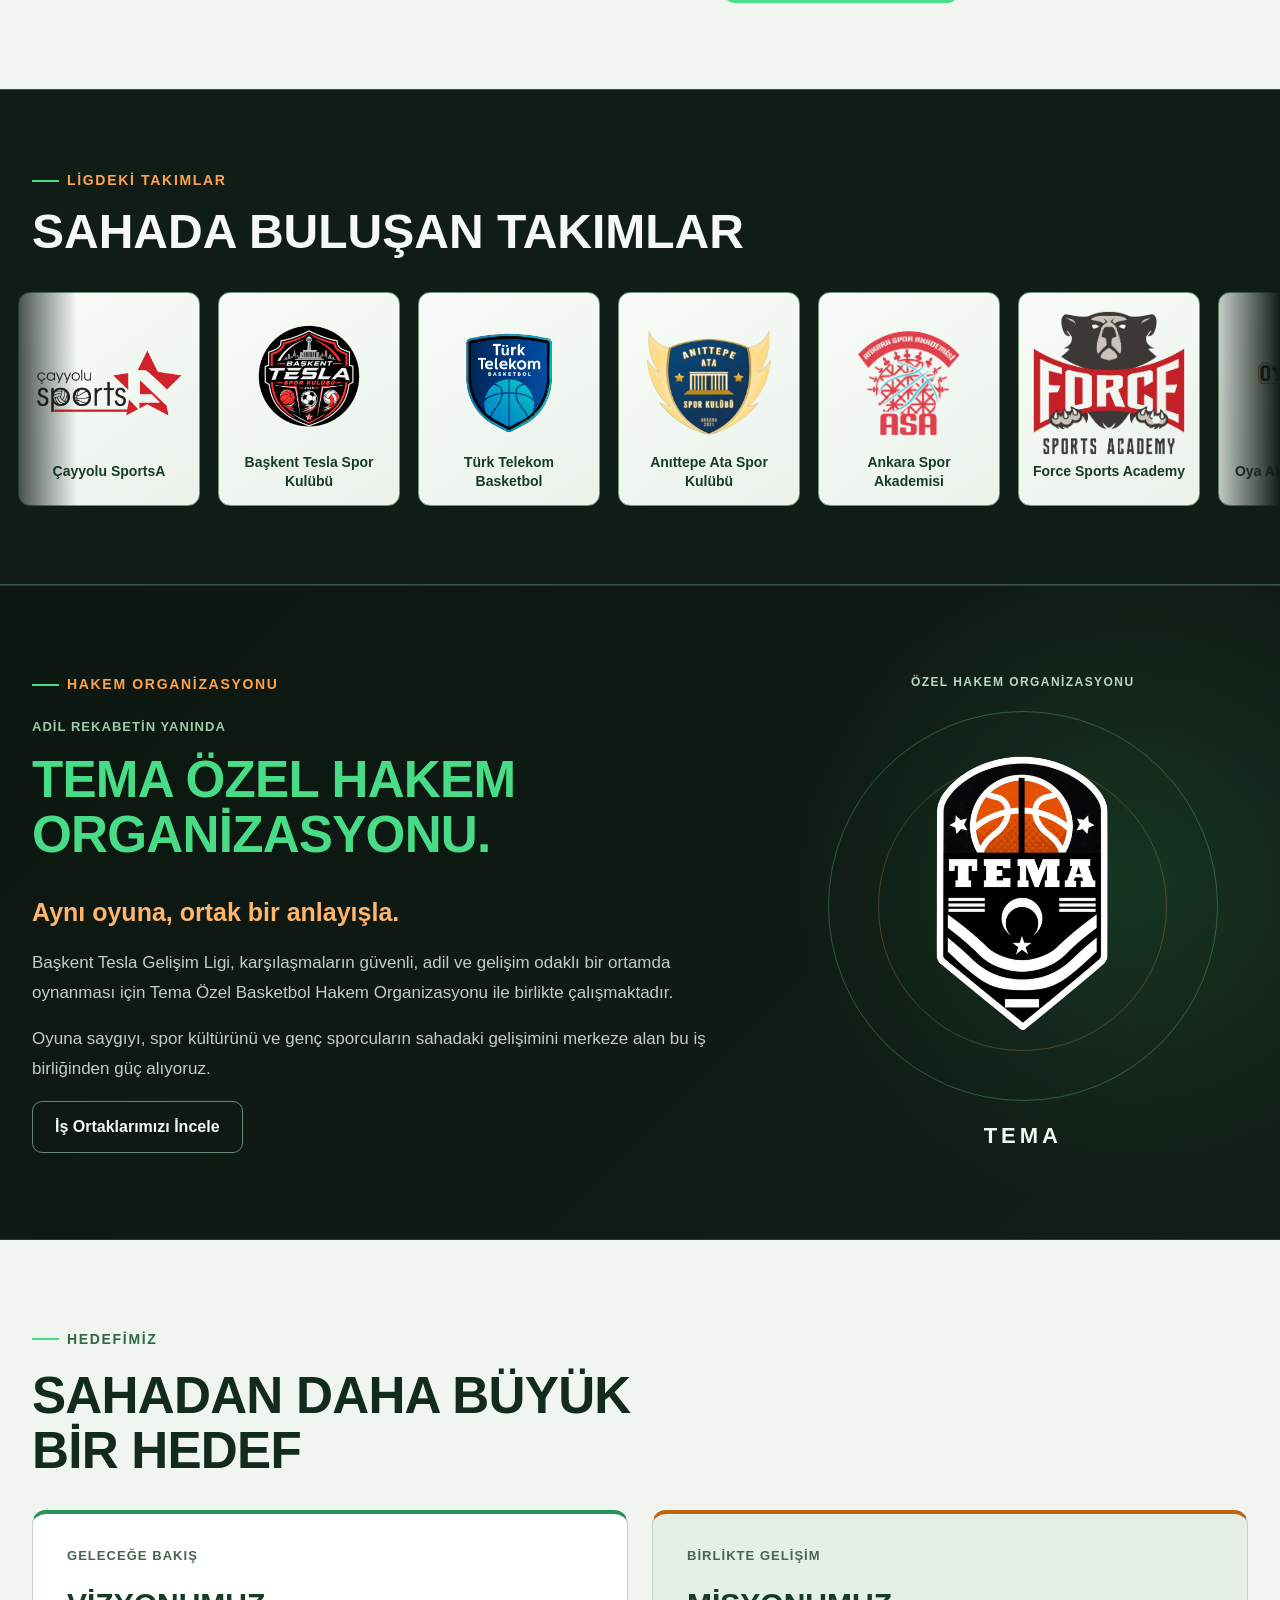
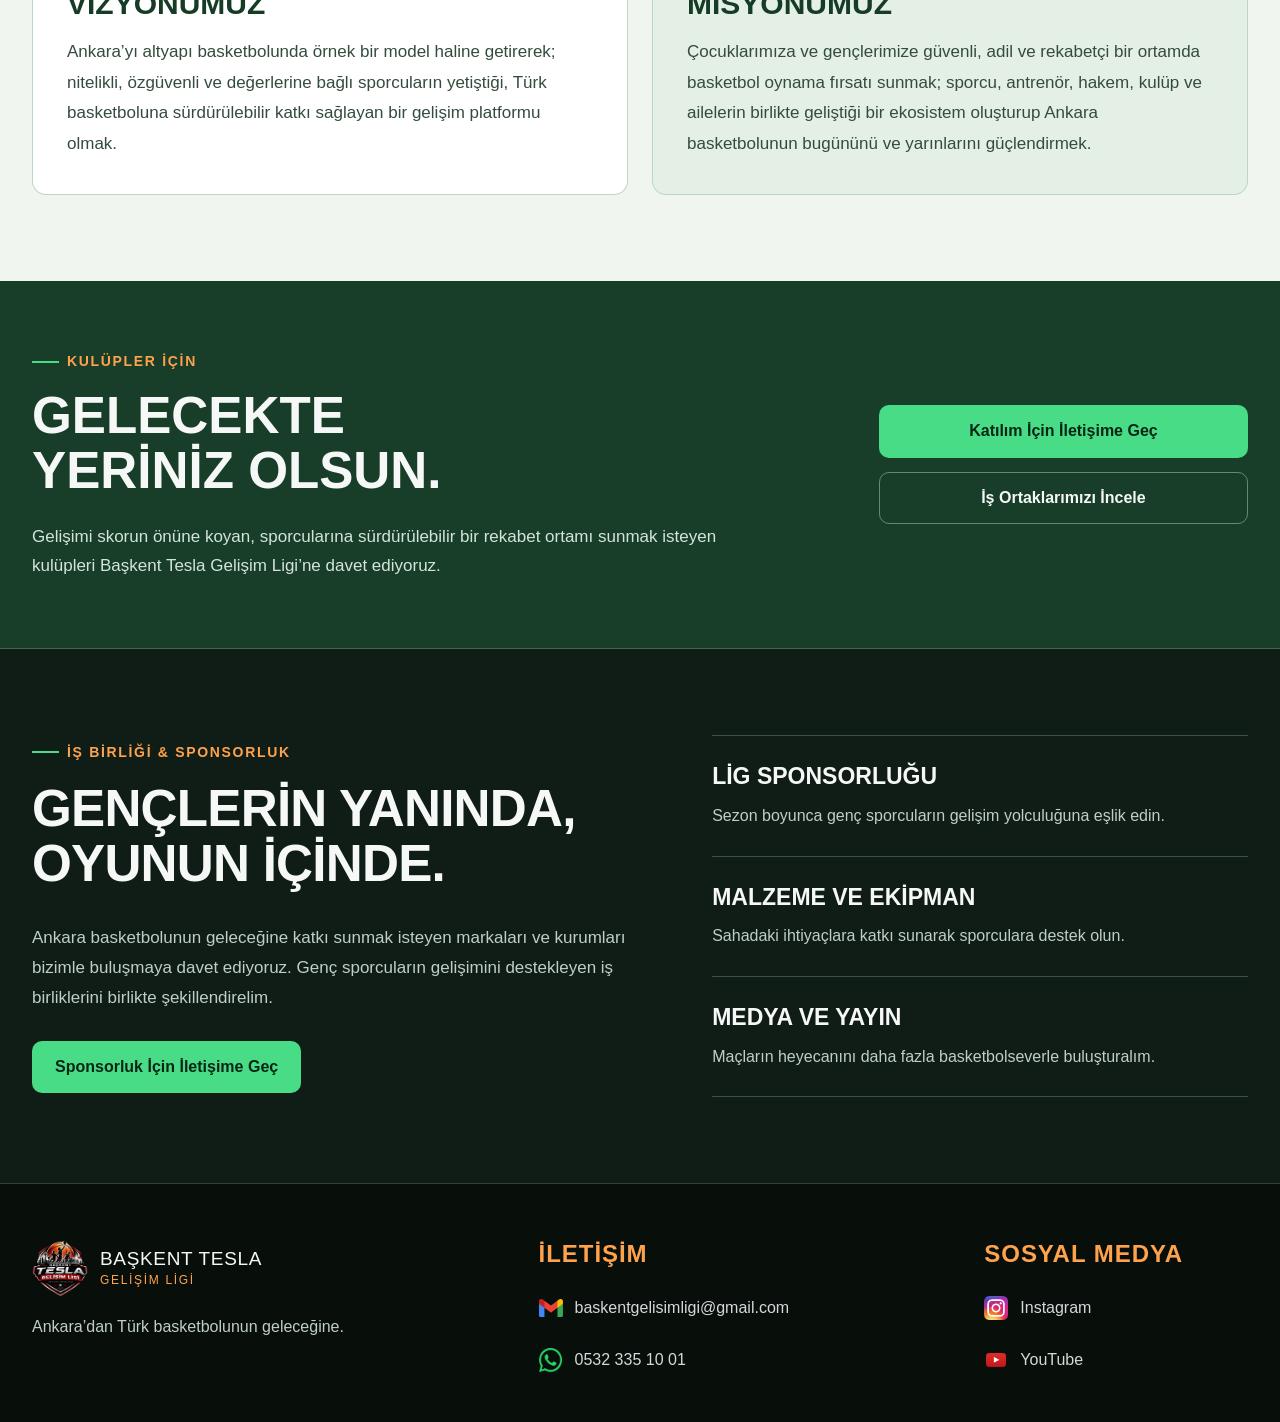
==== commit 1834e5f3: "oya akin added" ====
--- a/index.html
+++ b/index.html
@@ -220,21 +220,21 @@
               <div class="team-logo-box">
                 <img src="assets/images/baskent_tesla_logo.png" alt="Baskent Tesla logosu" loading="lazy">
               </div>
-              <h3>Başkent Tesla</h3>
+              <h3>Başkent Tesla Spor Kulübü</h3>
             </article>
 
             <article class="team-card">
               <div class="team-logo-box">
                 <img src="assets/images/turkTelekom.png" alt="[Takım 3 adı] logosu" loading="lazy">
               </div>
-              <h3>Türk Telekom</h3>
+              <h3>Türk Telekom Basketbol</h3>
             </article>
 
             <article class="team-card">
               <div class="team-logo-box">
                 <img src="assets/images/anıttepeTransp.png" alt="[Takım 4 adı] logosu" loading="lazy">
               </div>
-              <h3>Anıttepe Ata</h3>
+              <h3>Anıttepe Ata Spor Kulübü</h3>
             </article>
 
             <article class="team-card">
@@ -253,16 +253,16 @@
 
             <article class="team-card">
               <div class="team-logo-box">
-                <img src="assets/images/team_logo7.png" alt="[Takım 7 adı] logosu" loading="lazy">
-              </div>
-              <h3>[Takım 7 Adı]</h3>
+                <img src="assets/images/oyaAkın_logo.png" alt="Oya Akın logosu" loading="lazy">
+              </div>
+              <h3>Oya Akın Spor Kulübü</h3>
             </article>
 
             <article class="team-card">
               <div class="team-logo-box">
                 <img src="assets/images/hacettepeLogo.png" alt="[Takım 8 adı] logosu" loading="lazy">
               </div>
-              <h3>Hacettepe</h3>
+              <h3>Hacettepe Basketbol Kulübü</h3>
             </article>
 
             <article class="team-card">
@@ -276,21 +276,21 @@
               <div class="team-logo-box">
                 <img src="assets/images/baskent_tesla_logo.png" alt="Baskent Tesla logosu" loading="lazy">
               </div>
-              <h3>Başkent Tesla</h3>
+              <h3>Başkent Tesla Spor Kulübü</h3>
             </article>
 
             <article class="team-card">
               <div class="team-logo-box">
                 <img src="assets/images/turkTelekom.png" alt="[Takım 3 adı] logosu" loading="lazy">
               </div>
-              <h3>Türk Telekom</h3>
+              <h3>Türk Telekom Basketbol</h3>
             </article>
 
             <article class="team-card">
               <div class="team-logo-box">
                 <img src="assets/images/anıttepeTransp.png" alt="[Takım 4 adı] logosu" loading="lazy">
               </div>
-              <h3>Anıttepe Ata</h3>
+              <h3>Anıttepe Ata Spor Kulübü</h3>
             </article>
 
             <article class="team-card">
@@ -309,16 +309,16 @@
 
             <article class="team-card">
               <div class="team-logo-box">
-                <img src="assets/images/team_logo7.png" alt="[Takım 7 adı] logosu" loading="lazy">
-              </div>
-              <h3>[Takım 7 Adı]</h3>
+                <img src="assets/images/oyaAkın_logo.png" alt="Oya Akın logosu" loading="lazy">
+              </div>
+              <h3>Oya Akın Spor Kulübü</h3>
             </article>
 
             <article class="team-card">
               <div class="team-logo-box">
                 <img src="assets/images/hacettepeLogo.png" alt="[Takım 8 adı] logosu" loading="lazy">
               </div>
-              <h3>Hacettepe</h3>
+              <h3>Hacettepe Spor Kulübü</h3>
             </article>
 
             
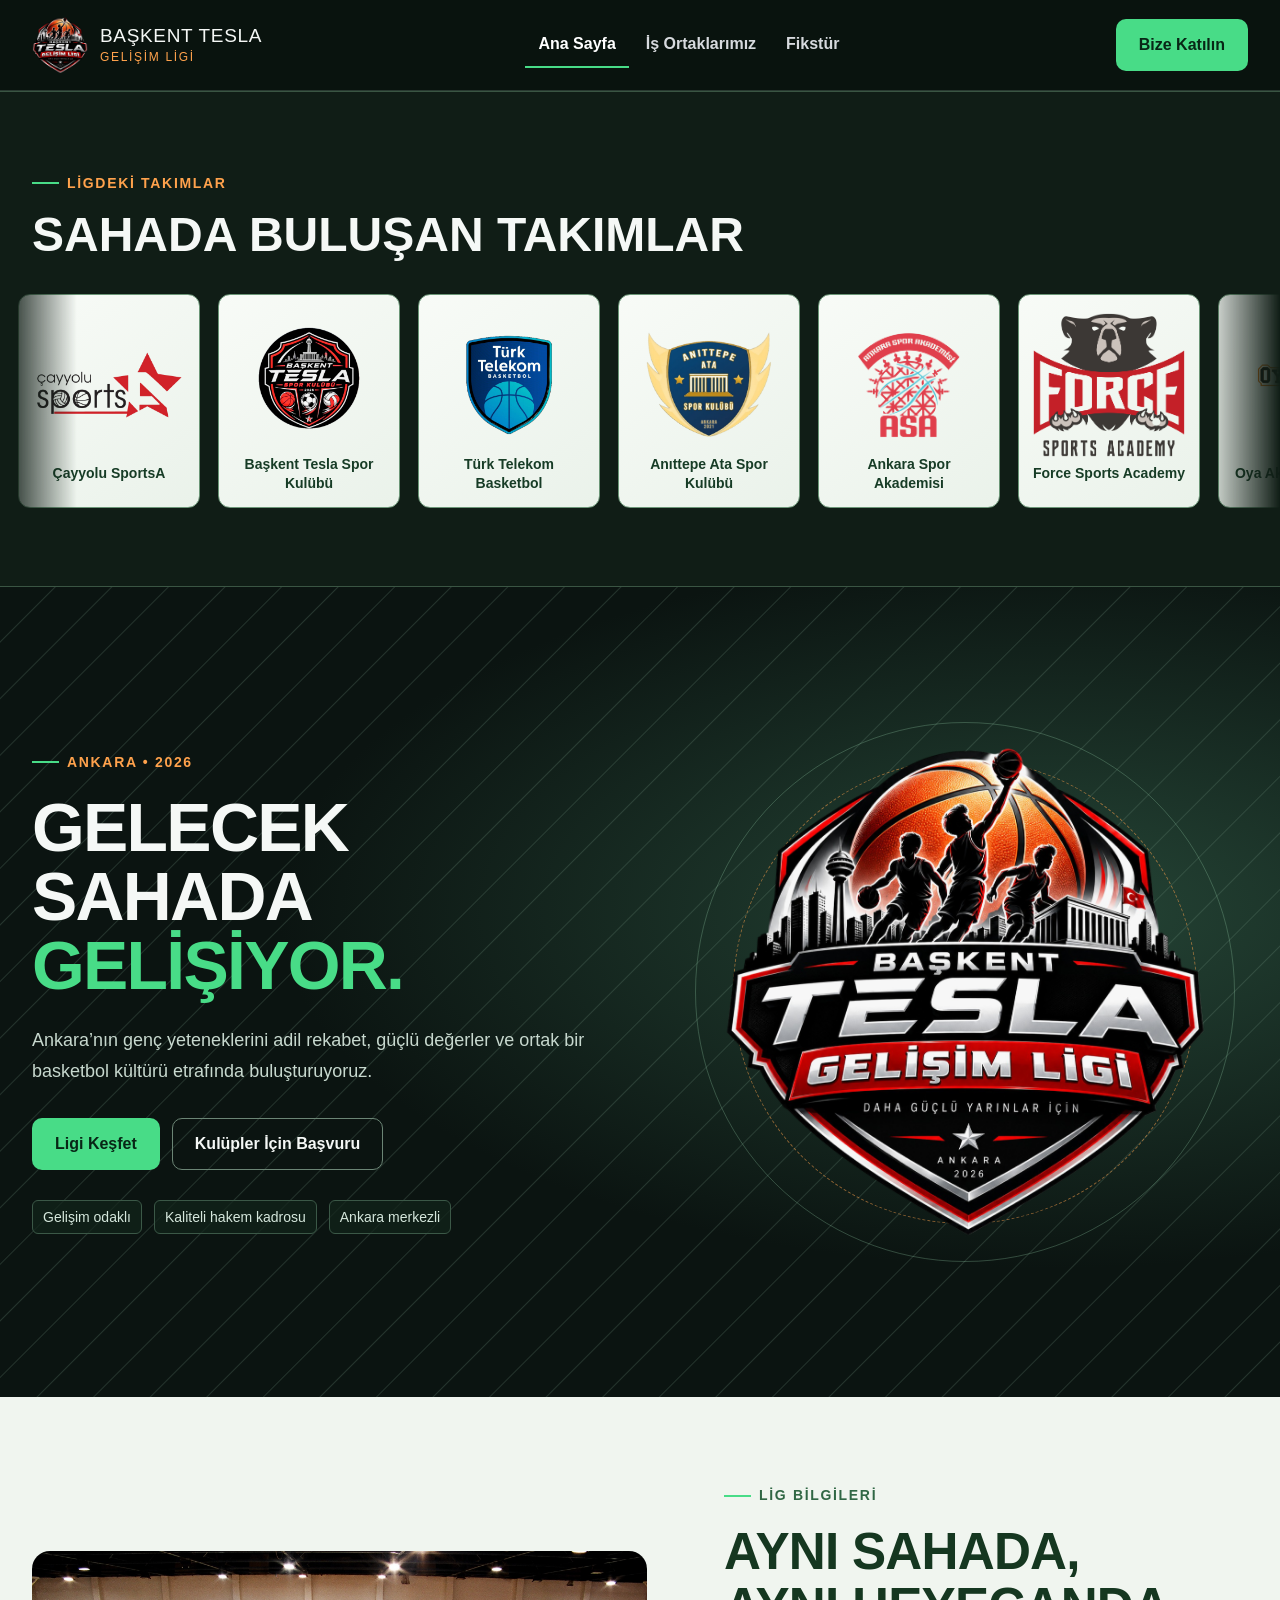
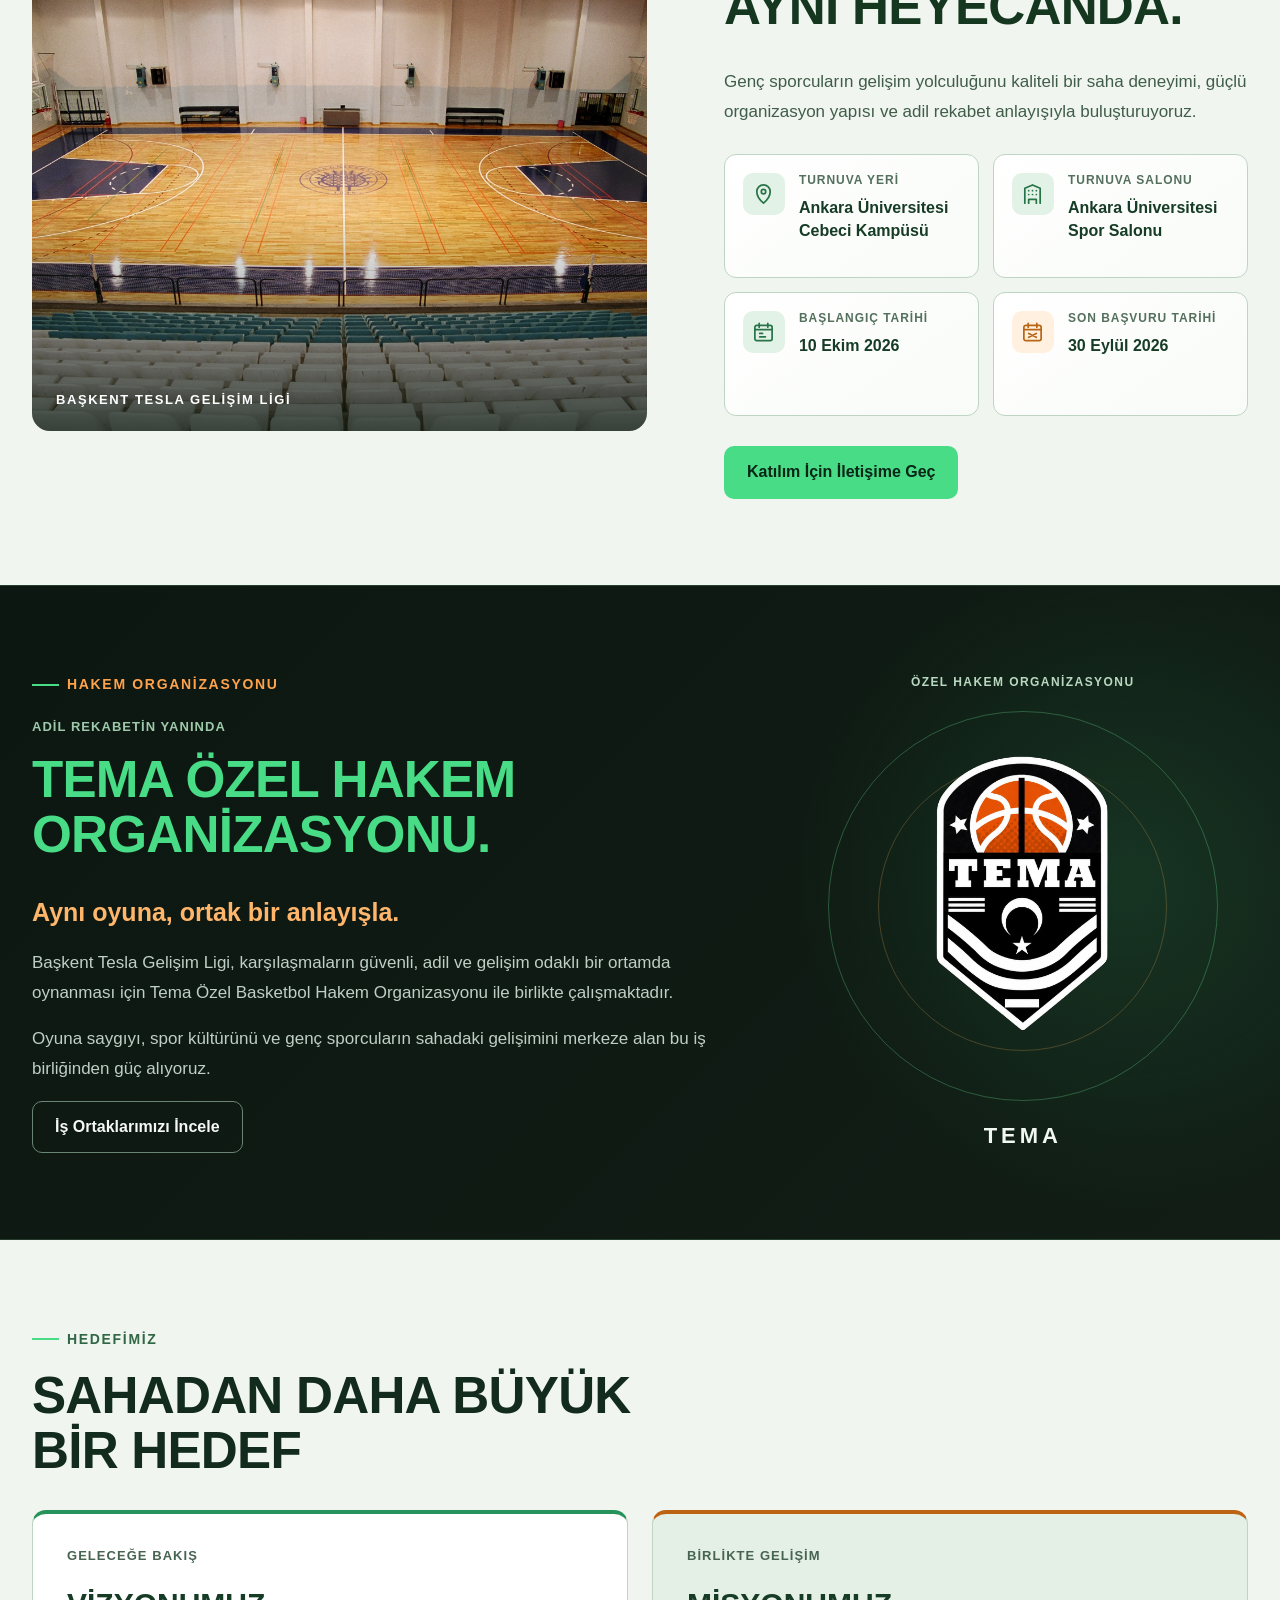
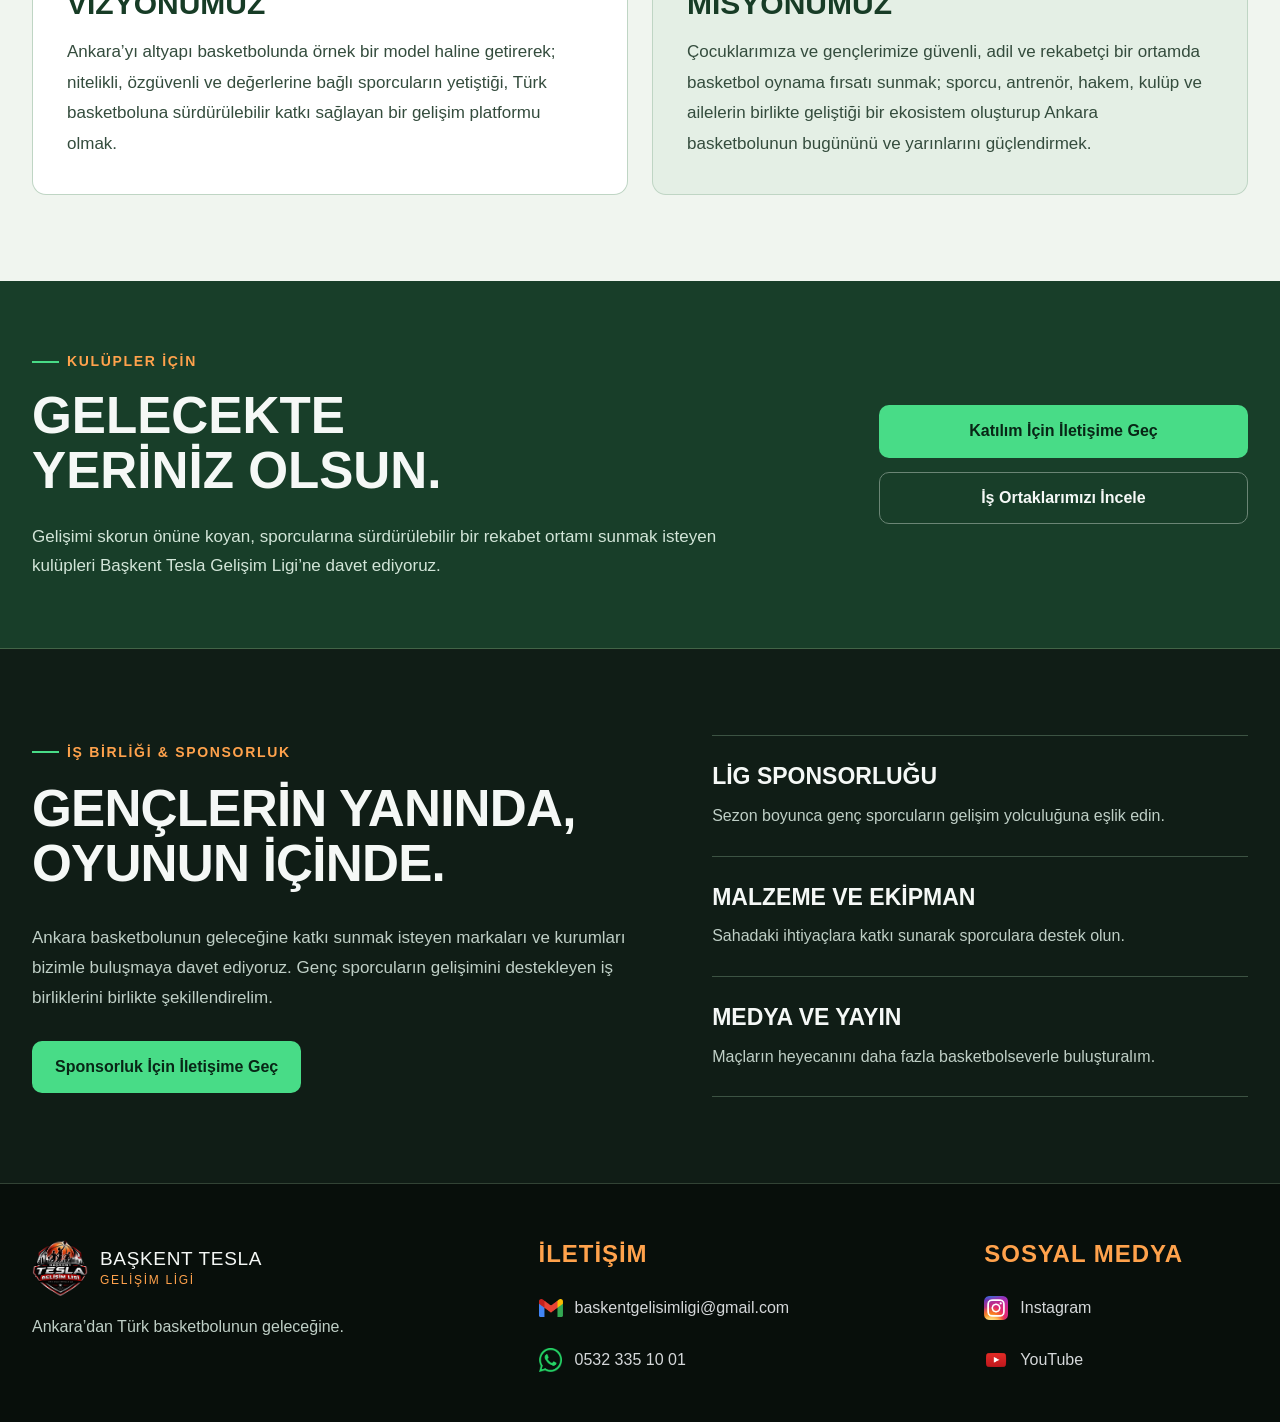
==== commit ea351556: "band moved first section" ====
--- a/index.html
+++ b/index.html
@@ -62,6 +62,133 @@
     </header>
 
     <main id="app">
+      <section class="teams-section" aria-labelledby="teams-title">
+        <div class="site-width teams-heading">
+          <div>
+            <span class="eyebrow">LİGDEKİ TAKIMLAR</span>
+            <h2 id="teams-title">Sahada Buluşan Takımlar</h2>
+          </div>
+        </div>
+
+        <div class="team-marquee" aria-label="Lig takımları">
+          <div class="team-track">
+            <article class="team-card">
+              <div class="team-logo-box">
+                <img src="assets/images/sportsADARK.png" alt="SportsA logosu" loading="lazy">
+              </div>
+              <h3>Çayyolu SportsA</h3>
+            </article>
+
+            <article class="team-card">
+              <div class="team-logo-box">
+                <img src="assets/images/baskent_tesla_logo.png" alt="Baskent Tesla logosu" loading="lazy">
+              </div>
+              <h3>Başkent Tesla Spor Kulübü</h3>
+            </article>
+
+            <article class="team-card">
+              <div class="team-logo-box">
+                <img src="assets/images/turkTelekom.png" alt="[Takım 3 adı] logosu" loading="lazy">
+              </div>
+              <h3>Türk Telekom Basketbol</h3>
+            </article>
+
+            <article class="team-card">
+              <div class="team-logo-box">
+                <img src="assets/images/anıttepeTransp.png" alt="[Takım 4 adı] logosu" loading="lazy">
+              </div>
+              <h3>Anıttepe Ata Spor Kulübü</h3>
+            </article>
+
+            <article class="team-card">
+              <div class="team-logo-box">
+                <img src="assets/images/ankaraSporAkademisi.png" alt="[Takım 5 adı] logosu" loading="lazy">
+              </div>
+              <h3>Ankara Spor Akademisi</h3>
+            </article>
+
+            <article class="team-card">
+              <div class="team-logo-box">
+                <img src="assets/images/forceSportsAcademy.png" alt="[Takım 6 adı] logosu" loading="lazy">
+              </div>
+              <h3>Force Sports Academy</h3>
+            </article>
+
+            <article class="team-card">
+              <div class="team-logo-box">
+                <img src="assets/images/oyaAkın_logo.png" alt="Oya Akın logosu" loading="lazy">
+              </div>
+              <h3>Oya Akın Spor Kulübü</h3>
+            </article>
+
+            <article class="team-card">
+              <div class="team-logo-box">
+                <img src="assets/images/hacettepeLogo.png" alt="[Takım 8 adı] logosu" loading="lazy">
+              </div>
+              <h3>Hacettepe Basketbol Kulübü</h3>
+            </article>
+
+            <article class="team-card">
+              <div class="team-logo-box">
+                <img src="assets/images/sportsADARK.png" alt="SportsA logosu" loading="lazy">
+              </div>
+              <h3>Çayyolu SportsA</h3>
+            </article>
+
+            <article class="team-card">
+              <div class="team-logo-box">
+                <img src="assets/images/baskent_tesla_logo.png" alt="Baskent Tesla logosu" loading="lazy">
+              </div>
+              <h3>Başkent Tesla Spor Kulübü</h3>
+            </article>
+
+            <article class="team-card">
+              <div class="team-logo-box">
+                <img src="assets/images/turkTelekom.png" alt="[Takım 3 adı] logosu" loading="lazy">
+              </div>
+              <h3>Türk Telekom Basketbol</h3>
+            </article>
+
+            <article class="team-card">
+              <div class="team-logo-box">
+                <img src="assets/images/anıttepeTransp.png" alt="[Takım 4 adı] logosu" loading="lazy">
+              </div>
+              <h3>Anıttepe Ata Spor Kulübü</h3>
+            </article>
+
+            <article class="team-card">
+              <div class="team-logo-box">
+                <img src="assets/images/ankaraSporAkademisi.png" alt="[Takım 5 adı] logosu" loading="lazy">
+              </div>
+              <h3>Ankara Spor Akademisi</h3>
+            </article>
+
+            <article class="team-card">
+              <div class="team-logo-box">
+                <img src="assets/images/forceSportsAcademy.png" alt="[Takım 6 adı] logosu" loading="lazy">
+              </div>
+              <h3>Force Sports Academy</h3>
+            </article>
+
+            <article class="team-card">
+              <div class="team-logo-box">
+                <img src="assets/images/oyaAkın_logo.png" alt="Oya Akın logosu" loading="lazy">
+              </div>
+              <h3>Oya Akın Spor Kulübü</h3>
+            </article>
+
+            <article class="team-card">
+              <div class="team-logo-box">
+                <img src="assets/images/hacettepeLogo.png" alt="[Takım 8 adı] logosu" loading="lazy">
+              </div>
+              <h3>Hacettepe Spor Kulübü</h3>
+            </article>
+
+            
+          </div>
+        </div>
+      </section>
+      
       <section class="hero" id="hero" aria-labelledby="hero-title">
         <div class="site-width hero-grid">
           <div class="hero-content">
@@ -199,132 +326,7 @@
       </section>
 
       <!-- Logo ve isimleri gerçek takımlara göre güncelleyin. -->
-      <section class="teams-section" aria-labelledby="teams-title">
-        <div class="site-width teams-heading">
-          <div>
-            <span class="eyebrow">LİGDEKİ TAKIMLAR</span>
-            <h2 id="teams-title">Sahada Buluşan Takımlar</h2>
-          </div>
-        </div>
-
-        <div class="team-marquee" aria-label="Lig takımları">
-          <div class="team-track">
-            <article class="team-card">
-              <div class="team-logo-box">
-                <img src="assets/images/sportsADARK.png" alt="SportsA logosu" loading="lazy">
-              </div>
-              <h3>Çayyolu SportsA</h3>
-            </article>
-
-            <article class="team-card">
-              <div class="team-logo-box">
-                <img src="assets/images/baskent_tesla_logo.png" alt="Baskent Tesla logosu" loading="lazy">
-              </div>
-              <h3>Başkent Tesla Spor Kulübü</h3>
-            </article>
-
-            <article class="team-card">
-              <div class="team-logo-box">
-                <img src="assets/images/turkTelekom.png" alt="[Takım 3 adı] logosu" loading="lazy">
-              </div>
-              <h3>Türk Telekom Basketbol</h3>
-            </article>
-
-            <article class="team-card">
-              <div class="team-logo-box">
-                <img src="assets/images/anıttepeTransp.png" alt="[Takım 4 adı] logosu" loading="lazy">
-              </div>
-              <h3>Anıttepe Ata Spor Kulübü</h3>
-            </article>
-
-            <article class="team-card">
-              <div class="team-logo-box">
-                <img src="assets/images/ankaraSporAkademisi.png" alt="[Takım 5 adı] logosu" loading="lazy">
-              </div>
-              <h3>Ankara Spor Akademisi</h3>
-            </article>
-
-            <article class="team-card">
-              <div class="team-logo-box">
-                <img src="assets/images/forceSportsAcademy.png" alt="[Takım 6 adı] logosu" loading="lazy">
-              </div>
-              <h3>Force Sports Academy</h3>
-            </article>
-
-            <article class="team-card">
-              <div class="team-logo-box">
-                <img src="assets/images/oyaAkın_logo.png" alt="Oya Akın logosu" loading="lazy">
-              </div>
-              <h3>Oya Akın Spor Kulübü</h3>
-            </article>
-
-            <article class="team-card">
-              <div class="team-logo-box">
-                <img src="assets/images/hacettepeLogo.png" alt="[Takım 8 adı] logosu" loading="lazy">
-              </div>
-              <h3>Hacettepe Basketbol Kulübü</h3>
-            </article>
-
-            <article class="team-card">
-              <div class="team-logo-box">
-                <img src="assets/images/sportsADARK.png" alt="SportsA logosu" loading="lazy">
-              </div>
-              <h3>Çayyolu SportsA</h3>
-            </article>
-
-            <article class="team-card">
-              <div class="team-logo-box">
-                <img src="assets/images/baskent_tesla_logo.png" alt="Baskent Tesla logosu" loading="lazy">
-              </div>
-              <h3>Başkent Tesla Spor Kulübü</h3>
-            </article>
-
-            <article class="team-card">
-              <div class="team-logo-box">
-                <img src="assets/images/turkTelekom.png" alt="[Takım 3 adı] logosu" loading="lazy">
-              </div>
-              <h3>Türk Telekom Basketbol</h3>
-            </article>
-
-            <article class="team-card">
-              <div class="team-logo-box">
-                <img src="assets/images/anıttepeTransp.png" alt="[Takım 4 adı] logosu" loading="lazy">
-              </div>
-              <h3>Anıttepe Ata Spor Kulübü</h3>
-            </article>
-
-            <article class="team-card">
-              <div class="team-logo-box">
-                <img src="assets/images/ankaraSporAkademisi.png" alt="[Takım 5 adı] logosu" loading="lazy">
-              </div>
-              <h3>Ankara Spor Akademisi</h3>
-            </article>
-
-            <article class="team-card">
-              <div class="team-logo-box">
-                <img src="assets/images/forceSportsAcademy.png" alt="[Takım 6 adı] logosu" loading="lazy">
-              </div>
-              <h3>Force Sports Academy</h3>
-            </article>
-
-            <article class="team-card">
-              <div class="team-logo-box">
-                <img src="assets/images/oyaAkın_logo.png" alt="Oya Akın logosu" loading="lazy">
-              </div>
-              <h3>Oya Akın Spor Kulübü</h3>
-            </article>
-
-            <article class="team-card">
-              <div class="team-logo-box">
-                <img src="assets/images/hacettepeLogo.png" alt="[Takım 8 adı] logosu" loading="lazy">
-              </div>
-              <h3>Hacettepe Spor Kulübü</h3>
-            </article>
-
-            
-          </div>
-        </div>
-      </section>
+      
 
       <section class="section home-referee-partner" aria-labelledby="tema-title">
         <div class="site-width referee-partner-grid">
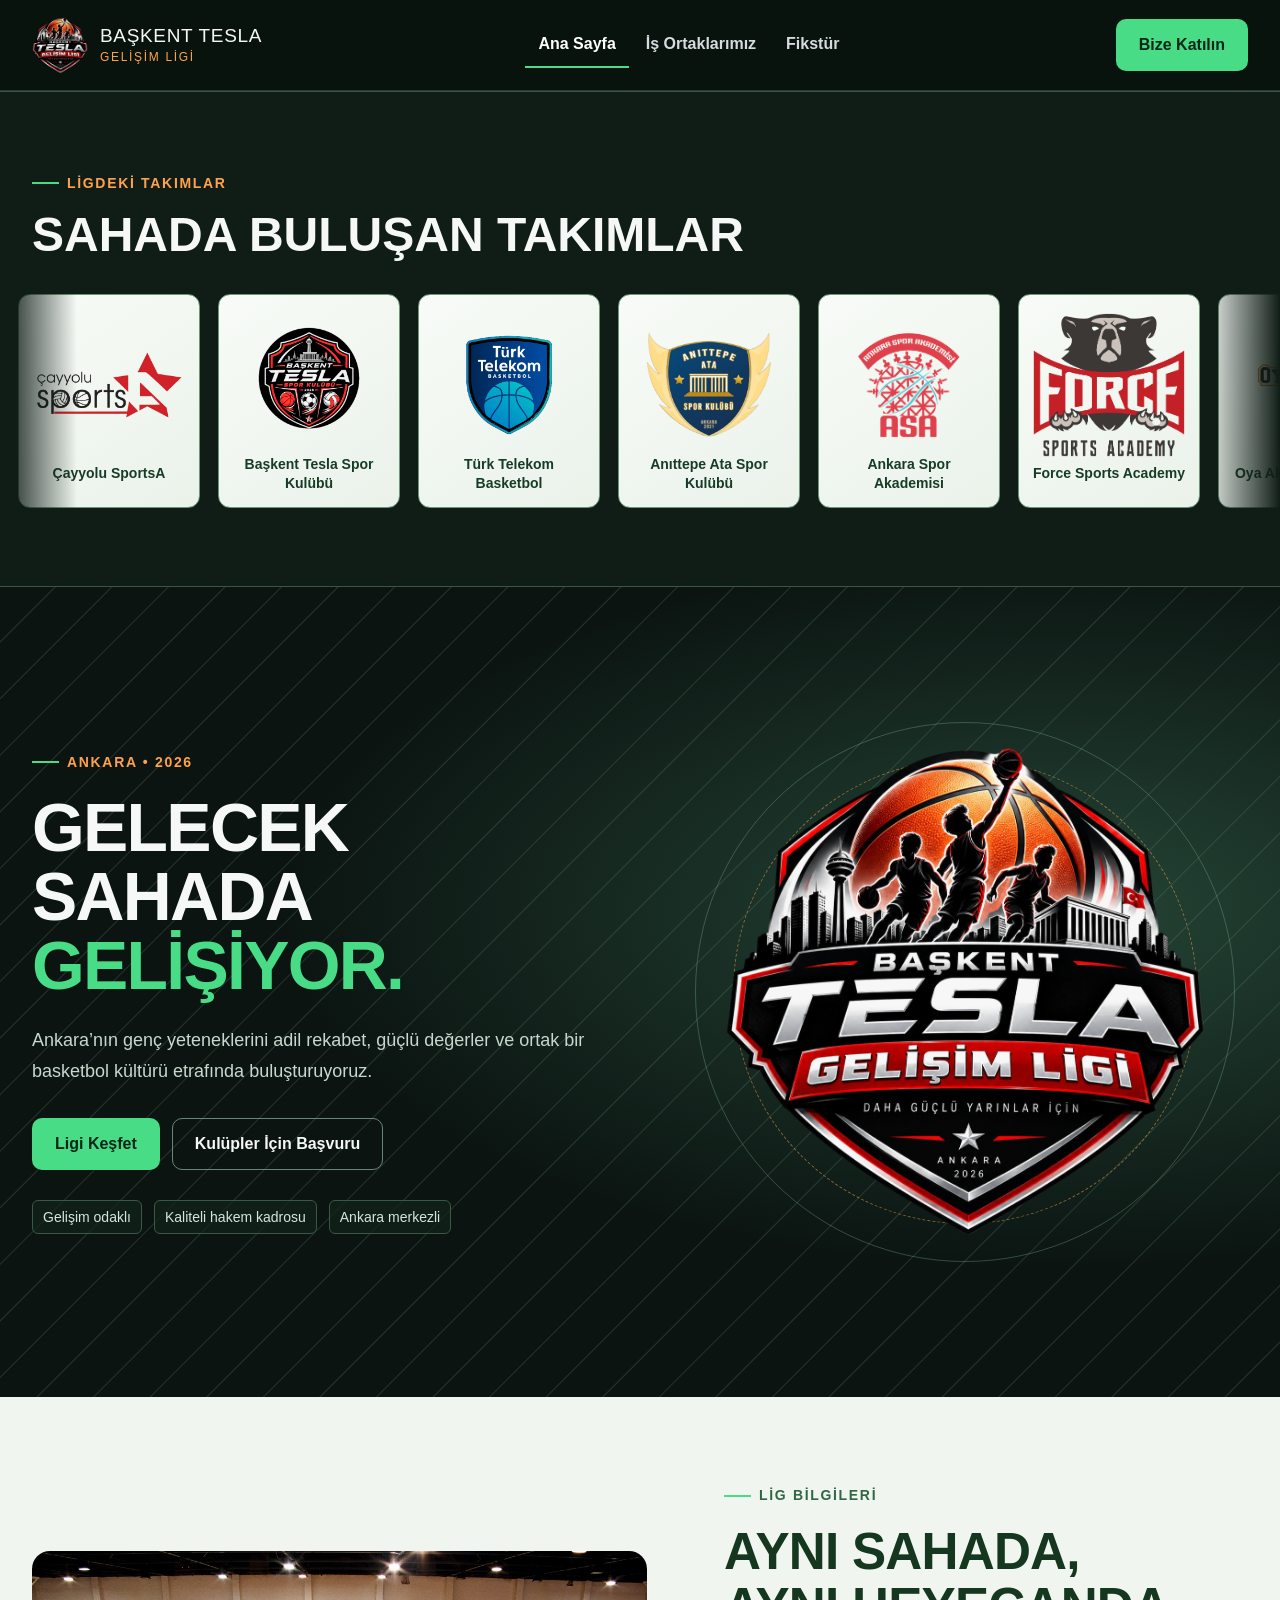
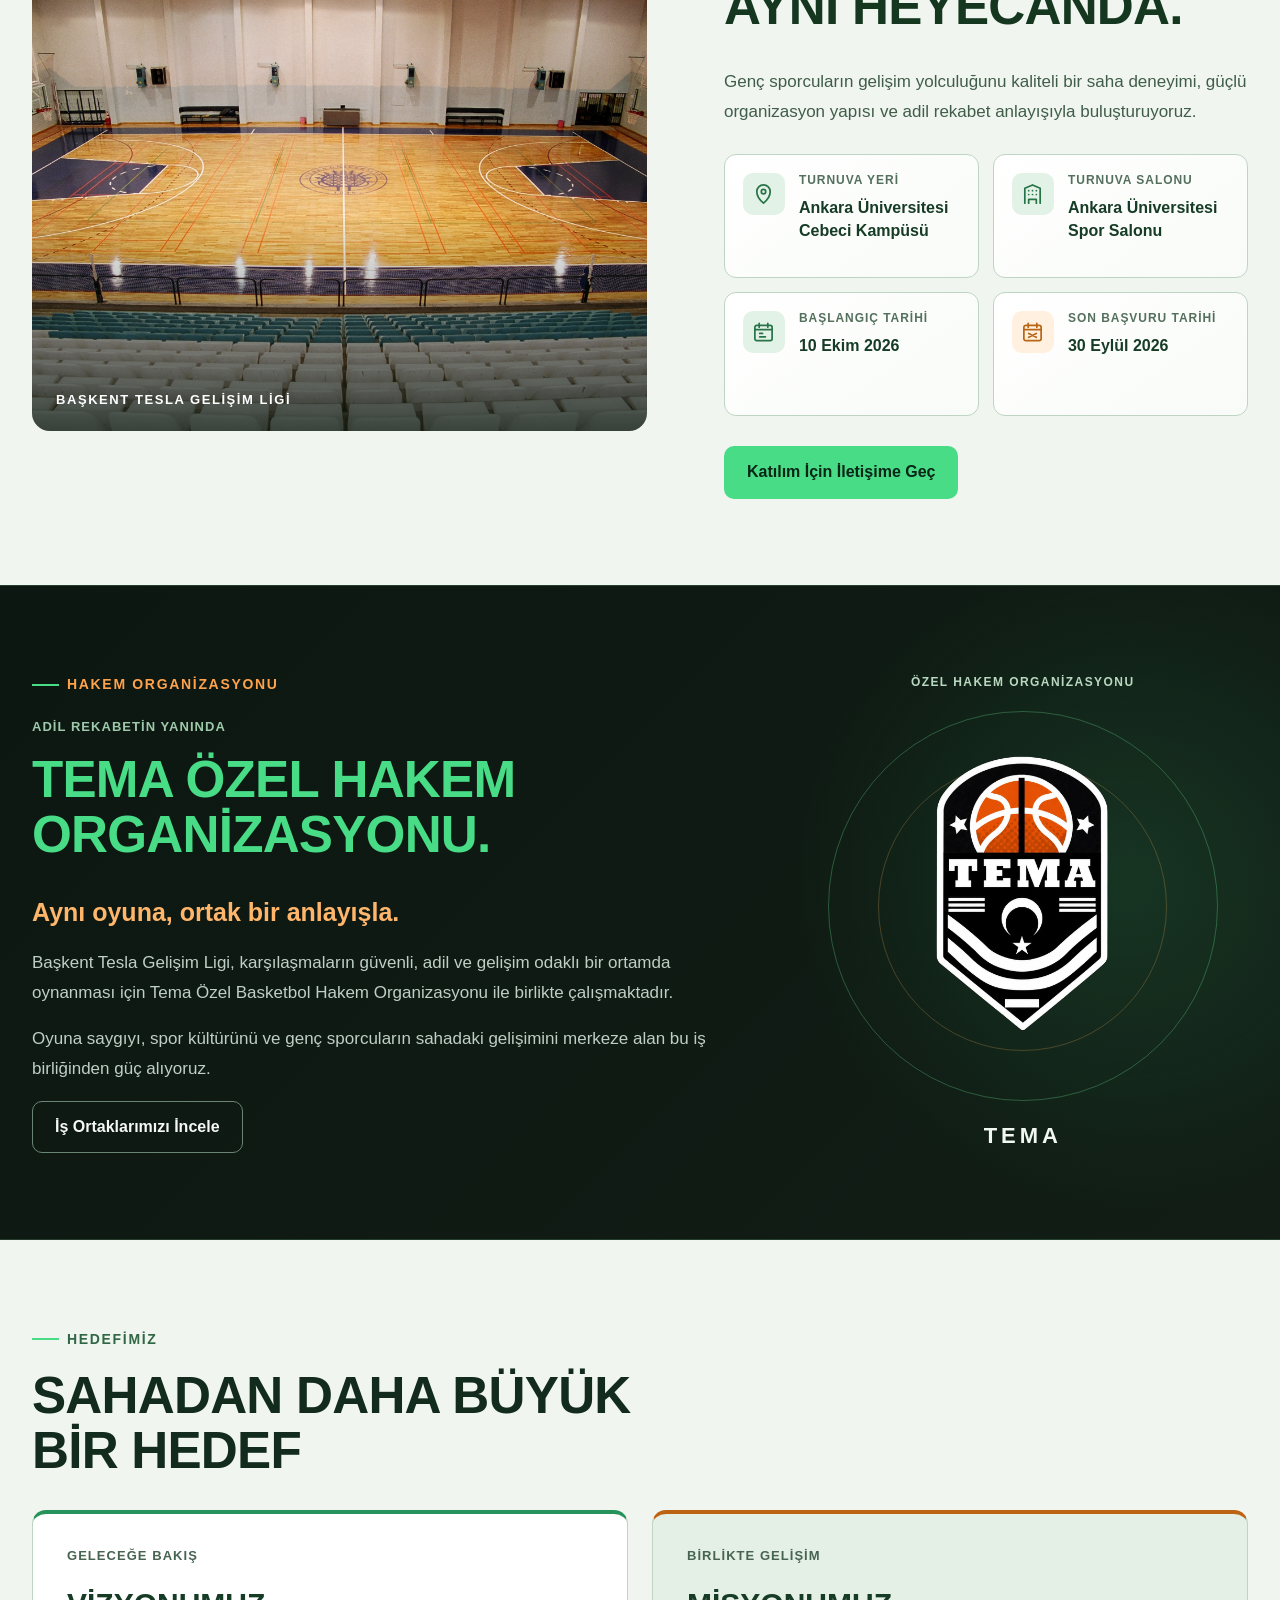
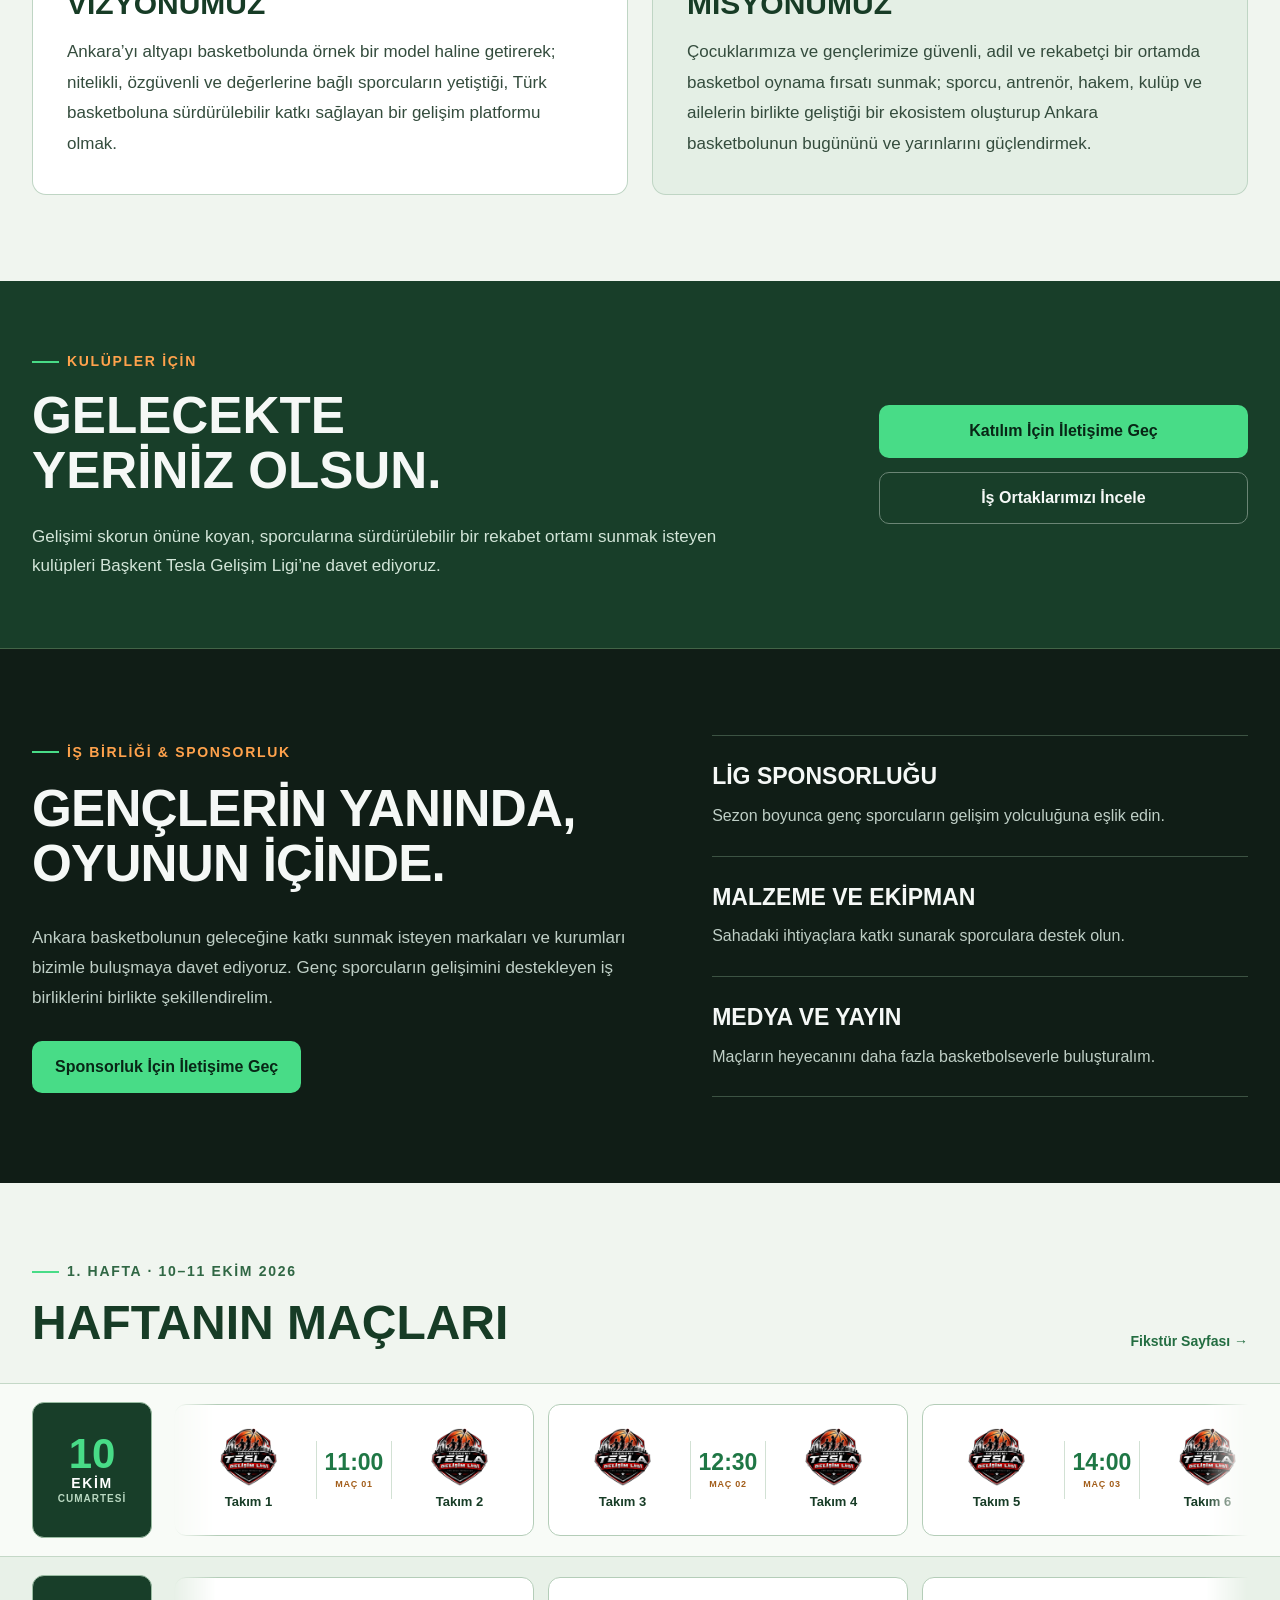
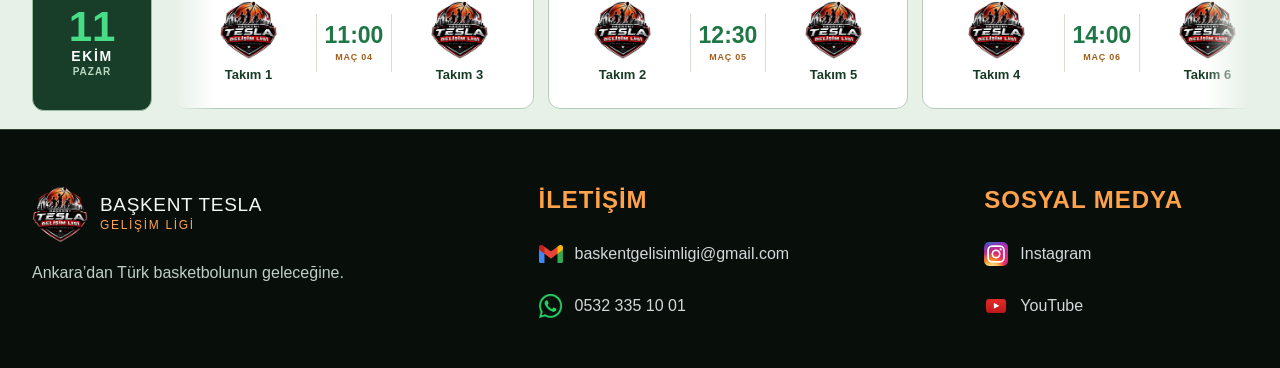
==== commit dd46472e: "fikstur deneme eklendi" ====
--- a/index.html
+++ b/index.html
@@ -123,13 +123,27 @@
 
             <article class="team-card">
               <div class="team-logo-box">
-                <img src="assets/images/hacettepeLogo.png" alt="[Takım 8 adı] logosu" loading="lazy">
+                <img src="assets/images/hacettepeLogo.png" alt="Hacettepe logosu" loading="lazy">
               </div>
               <h3>Hacettepe Basketbol Kulübü</h3>
             </article>
 
             <article class="team-card">
               <div class="team-logo-box">
+                <img src="assets/images/tofasLogo.png" alt="Batıkent Tofaş logosu" loading="lazy">
+              </div>
+              <h3>Batıkent Tofaş</h3>
+            </article>
+            
+            <article class="team-card">
+              <div class="team-logo-box">
+                <img src="assets/images/ankaraAltyapıSporKulubu.png" alt="Ankara Altyapı SK logosu" loading="lazy">
+              </div>
+              <h3>Ankara Altyapı SK</h3>
+            </article>
+
+            <article class="team-card">
+              <div class="team-logo-box">
                 <img src="assets/images/sportsADARK.png" alt="SportsA logosu" loading="lazy">
               </div>
               <h3>Çayyolu SportsA</h3>
@@ -179,9 +193,23 @@
 
             <article class="team-card">
               <div class="team-logo-box">
-                <img src="assets/images/hacettepeLogo.png" alt="[Takım 8 adı] logosu" loading="lazy">
+                <img src="assets/images/hacettepeLogo.png" alt="Hacettepe" loading="lazy">
               </div>
               <h3>Hacettepe Spor Kulübü</h3>
+            </article>
+
+            <article class="team-card">
+              <div class="team-logo-box">
+                <img src="assets/images/tofasLogo.png" alt="Batıkent Tofaş logosu" loading="lazy">
+              </div>
+              <h3>Batıkent Tofaş</h3>
+            </article>
+
+            <article class="team-card">
+              <div class="team-logo-box">
+                <img src="assets/images/ankaraAltyapıSporKulubu.png" alt="Ankara Altyapı SK logosu" loading="lazy">
+              </div>
+              <h3>Ankara Altyapı SK</h3>
             </article>
 
             
@@ -491,6 +519,263 @@
                 <p>Maçların heyecanını daha fazla basketbolseverle buluşturalım.</p>
               </div>
             </article>
+          </div>
+        </div>
+      </section>
+
+      <!-- HAFTANIN MAÇLARI
+     Her hafta takım adı, logo yolu, tarih ve saatleri buradan güncelleyebilirsin. -->
+      <section class="home-matches" id="haftanin-maclari" aria-labelledby="matches-title">
+        <div class="site-width">
+          <div class="home-matches-heading">
+            <div>
+              <span class="eyebrow">1. HAFTA · 10–11 EKİM 2026</span>
+              <h2 id="matches-title">Haftanın Maçları</h2>
+            </div>
+
+            <a class="matches-link" href="fikstur.html">Fikstür Sayfası →</a>
+          </div>
+        </div>
+
+        <!-- 10 EKİM -->
+        <div class="match-day-strip">
+          <div class="site-width match-day-strip-inner">
+            <div class="match-date-card">
+              <strong>10</strong>
+              <span>EKİM</span>
+              <small>CUMARTESİ</small>
+            </div>
+
+            <div class="mini-match-marquee" aria-label="10 Ekim maçları">
+              <div class="mini-match-track">
+                <!-- MAÇ 1 -->
+                <article class="mini-match-card">
+                  <div class="mini-team">
+                    <img src="assets/images/bgl_logo.png" alt="Takım 1 logosu" loading="lazy">
+                    <span>Takım 1</span>
+                  </div>
+
+                  <div class="mini-match-time">
+                    <strong>11:00</strong>
+                    <span>MAÇ 01</span>
+                  </div>
+
+                  <div class="mini-team">
+                    <img src="assets/images/bgl_logo.png" alt="Takım 2 logosu" loading="lazy">
+                    <span>Takım 2</span>
+                  </div>
+                </article>
+
+                <!-- MAÇ 2 -->
+                <article class="mini-match-card">
+                  <div class="mini-team">
+                    <img src="assets/images/bgl_logo.png" alt="Takım 3 logosu" loading="lazy">
+                    <span>Takım 3</span>
+                  </div>
+
+                  <div class="mini-match-time">
+                    <strong>12:30</strong>
+                    <span>MAÇ 02</span>
+                  </div>
+
+                  <div class="mini-team">
+                    <img src="assets/images/bgl_logo.png" alt="Takım 4 logosu" loading="lazy">
+                    <span>Takım 4</span>
+                  </div>
+                </article>
+
+                <!-- MAÇ 3 -->
+                <article class="mini-match-card">
+                  <div class="mini-team">
+                    <img src="assets/images/bgl_logo.png" alt="Takım 5 logosu" loading="lazy">
+                    <span>Takım 5</span>
+                  </div>
+
+                  <div class="mini-match-time">
+                    <strong>14:00</strong>
+                    <span>MAÇ 03</span>
+                  </div>
+
+                  <div class="mini-team">
+                    <img src="assets/images/bgl_logo.png" alt="Takım 6 logosu" loading="lazy">
+                    <span>Takım 6</span>
+                  </div>
+                </article>
+
+                <!-- Animasyonun kesintisiz devam etmesi için kopya maçlar -->
+                <article class="mini-match-card" aria-hidden="true">
+                  <div class="mini-team">
+                    <img src="assets/images/bgl_logo.png" alt="">
+                    <span>Takım 1</span>
+                  </div>
+
+                  <div class="mini-match-time">
+                    <strong>11:00</strong>
+                    <span>MAÇ 01</span>
+                  </div>
+
+                  <div class="mini-team">
+                    <img src="assets/images/bgl_logo.png" alt="">
+                    <span>Takım 2</span>
+                  </div>
+                </article>
+
+                <article class="mini-match-card" aria-hidden="true">
+                  <div class="mini-team">
+                    <img src="assets/images/bgl_logo.png" alt="">
+                    <span>Takım 3</span>
+                  </div>
+
+                  <div class="mini-match-time">
+                    <strong>12:30</strong>
+                    <span>MAÇ 02</span>
+                  </div>
+
+                  <div class="mini-team">
+                    <img src="assets/images/bgl_logo.png" alt="">
+                    <span>Takım 4</span>
+                  </div>
+                </article>
+
+                <article class="mini-match-card" aria-hidden="true">
+                  <div class="mini-team">
+                    <img src="assets/images/bgl_logo.png" alt="">
+                    <span>Takım 5</span>
+                  </div>
+
+                  <div class="mini-match-time">
+                    <strong>14:00</strong>
+                    <span>MAÇ 03</span>
+                  </div>
+
+                  <div class="mini-team">
+                    <img src="assets/images/bgl_logo.png" alt="">
+                    <span>Takım 6</span>
+                  </div>
+                </article>
+              </div>
+            </div>
+          </div>
+        </div>
+
+        <!-- 11 EKİM -->
+        <div class="match-day-strip sunday-match-strip">
+          <div class="site-width match-day-strip-inner">
+            <div class="match-date-card">
+              <strong>11</strong>
+              <span>EKİM</span>
+              <small>PAZAR</small>
+            </div>
+
+            <div class="mini-match-marquee" aria-label="11 Ekim maçları">
+              <div class="mini-match-track reverse-mini-match-track">
+                <!-- MAÇ 4 -->
+                <article class="mini-match-card">
+                  <div class="mini-team">
+                    <img src="assets/images/bgl_logo.png" alt="Takım 1 logosu" loading="lazy">
+                    <span>Takım 1</span>
+                  </div>
+
+                  <div class="mini-match-time">
+                    <strong>11:00</strong>
+                    <span>MAÇ 04</span>
+                  </div>
+
+                  <div class="mini-team">
+                    <img src="assets/images/bgl_logo.png" alt="Takım 3 logosu" loading="lazy">
+                    <span>Takım 3</span>
+                  </div>
+                </article>
+
+                <!-- MAÇ 5 -->
+                <article class="mini-match-card">
+                  <div class="mini-team">
+                    <img src="assets/images/bgl_logo.png" alt="Takım 2 logosu" loading="lazy">
+                    <span>Takım 2</span>
+                  </div>
+
+                  <div class="mini-match-time">
+                    <strong>12:30</strong>
+                    <span>MAÇ 05</span>
+                  </div>
+
+                  <div class="mini-team">
+                    <img src="assets/images/bgl_logo.png" alt="Takım 5 logosu" loading="lazy">
+                    <span>Takım 5</span>
+                  </div>
+                </article>
+
+                <!-- MAÇ 6 -->
+                <article class="mini-match-card">
+                  <div class="mini-team">
+                    <img src="assets/images/bgl_logo.png" alt="Takım 4 logosu" loading="lazy">
+                    <span>Takım 4</span>
+                  </div>
+
+                  <div class="mini-match-time">
+                    <strong>14:00</strong>
+                    <span>MAÇ 06</span>
+                  </div>
+
+                  <div class="mini-team">
+                    <img src="assets/images/bgl_logo.png" alt="Takım 6 logosu" loading="lazy">
+                    <span>Takım 6</span>
+                  </div>
+                </article>
+
+                <!-- Animasyonun kesintisiz devam etmesi için kopya maçlar -->
+                <article class="mini-match-card" aria-hidden="true">
+                  <div class="mini-team">
+                    <img src="assets/images/bgl_logo.png" alt="">
+                    <span>Takım 1</span>
+                  </div>
+
+                  <div class="mini-match-time">
+                    <strong>11:00</strong>
+                    <span>MAÇ 04</span>
+                  </div>
+
+                  <div class="mini-team">
+                    <img src="assets/images/bgl_logo.png" alt="">
+                    <span>Takım 3</span>
+                  </div>
+                </article>
+
+                <article class="mini-match-card" aria-hidden="true">
+                  <div class="mini-team">
+                    <img src="assets/images/bgl_logo.png" alt="">
+                    <span>Takım 2</span>
+                  </div>
+
+                  <div class="mini-match-time">
+                    <strong>12:30</strong>
+                    <span>MAÇ 05</span>
+                  </div>
+
+                  <div class="mini-team">
+                    <img src="assets/images/bgl_logo.png" alt="">
+                    <span>Takım 5</span>
+                  </div>
+                </article>
+
+                <article class="mini-match-card" aria-hidden="true">
+                  <div class="mini-team">
+                    <img src="assets/images/bgl_logo.png" alt="">
+                    <span>Takım 4</span>
+                  </div>
+
+                  <div class="mini-match-time">
+                    <strong>14:00</strong>
+                    <span>MAÇ 06</span>
+                  </div>
+
+                  <div class="mini-team">
+                    <img src="assets/images/bgl_logo.png" alt="">
+                    <span>Takım 6</span>
+                  </div>
+                </article>
+              </div>
+            </div>
           </div>
         </div>
       </section>
--- a/styles.css
+++ b/styles.css
@@ -410,4 +410,239 @@
     animation: none !important;
     transition: none !important;
   }
+}
+.home-matches {
+  overflow: hidden;
+  background: #f0f5ef;
+  color: #173c26;
+}
+
+.home-matches-heading {
+  display: flex;
+  align-items: end;
+  justify-content: space-between;
+  gap: 24px;
+  padding: 76px 0 34px;
+}
+
+.home-matches-heading .eyebrow {
+  color: #306744;
+}
+
+.home-matches-heading h2 {
+  margin: 16px 0 0;
+  font-size: clamp(32px, 4vw, 48px);
+  line-height: 1.05;
+}
+
+.matches-link {
+  color: #236d41;
+  font-size: 14px;
+  font-weight: 800;
+}
+
+.matches-link:hover {
+  color: #0c3e21;
+  text-decoration: underline;
+}
+
+.match-day-strip {
+  border-top: 1px solid #c4d8c7;
+  background: #f8fbf7;
+}
+
+.sunday-match-strip {
+  background: #e8f1e8;
+}
+
+.match-day-strip-inner {
+  display: grid;
+  grid-template-columns: 120px minmax(0, 1fr);
+  align-items: stretch;
+  gap: 22px;
+  padding: 18px 0;
+}
+
+.match-date-card {
+  display: grid;
+  align-content: center;
+  justify-items: center;
+  gap: 2px;
+  min-height: 136px;
+  border: 1px solid #9abca2;
+  border-radius: 12px;
+  background: #183e29;
+  color: #fff;
+}
+
+.match-date-card strong {
+  color: var(--green);
+  font-family: var(--heading);
+  font-size: 42px;
+  line-height: 0.9;
+}
+
+.match-date-card span {
+  font-size: 14px;
+  font-weight: 800;
+  letter-spacing: 0.12em;
+}
+
+.match-date-card small {
+  color: #b9d8c1;
+  font-size: 10px;
+  font-weight: 800;
+  letter-spacing: 0.1em;
+}
+
+.mini-match-marquee {
+  overflow: hidden;
+  mask-image: linear-gradient(
+    to right,
+    transparent,
+    #000 4%,
+    #000 96%,
+    transparent
+  );
+}
+
+.mini-match-track {
+  display: flex;
+  width: max-content;
+  gap: 14px;
+  padding: 2px 0;
+  animation: mini-match-scroll 28s linear infinite;
+}
+
+.reverse-mini-match-track {
+  animation-direction: reverse;
+}
+
+.mini-match-marquee:hover .mini-match-track {
+  animation-play-state: paused;
+}
+
+.mini-match-card {
+  display: grid;
+  width: 360px;
+  min-height: 132px;
+  flex: 0 0 360px;
+  grid-template-columns: minmax(0, 1fr) 76px minmax(0, 1fr);
+  align-items: center;
+  gap: 8px;
+  padding: 14px;
+  border: 1px solid #b4cdb8;
+  border-radius: 12px;
+  background: #fff;
+}
+
+.mini-team {
+  display: grid;
+  min-width: 0;
+  justify-items: center;
+  gap: 8px;
+  text-align: center;
+}
+
+.mini-team img {
+  width: 58px;
+  height: 58px;
+  object-fit: contain;
+}
+
+.mini-team span {
+  color: #173c26;
+  font-size: 13px;
+  font-weight: 800;
+  line-height: 1.25;
+}
+
+.mini-match-time {
+  display: grid;
+  justify-items: center;
+  gap: 5px;
+  padding: 10px 4px;
+  border-right: 1px solid #d2e1d4;
+  border-left: 1px solid #d2e1d4;
+  text-align: center;
+}
+
+.mini-match-time strong {
+  color: #1f7745;
+  font-family: var(--heading);
+  font-size: 23px;
+  line-height: 1;
+}
+
+.mini-match-time span {
+  color: #a35e1b;
+  font-size: 9px;
+  font-weight: 800;
+  letter-spacing: 0.08em;
+}
+
+@keyframes mini-match-scroll {
+  to {
+    transform: translateX(calc(-50% - 7px));
+  }
+}
+
+@media (max-width: 760px) {
+  .home-matches-heading {
+    align-items: flex-start;
+    flex-direction: column;
+    padding: 58px 0 28px;
+  }
+
+  .match-day-strip-inner {
+    grid-template-columns: 86px minmax(0, 1fr);
+    gap: 12px;
+  }
+
+  .match-date-card {
+    min-height: 120px;
+  }
+
+  .match-date-card strong {
+    font-size: 34px;
+  }
+}
+
+@media (max-width: 560px) {
+  .match-day-strip-inner {
+    grid-template-columns: 1fr;
+    gap: 12px;
+  }
+
+  .match-date-card {
+    min-height: 74px;
+    grid-template-columns: auto auto auto;
+    justify-content: center;
+    gap: 10px;
+  }
+
+  .match-date-card strong {
+    font-size: 30px;
+  }
+
+  .mini-match-card {
+    width: 292px;
+    min-height: 116px;
+    flex-basis: 292px;
+    grid-template-columns: minmax(0, 1fr) 64px minmax(0, 1fr);
+    padding: 12px 8px;
+  }
+
+  .mini-team img {
+    width: 48px;
+    height: 48px;
+  }
+
+  .mini-team span {
+    font-size: 11px;
+  }
+
+  .mini-match-time strong {
+    font-size: 20px;
+  }
 }
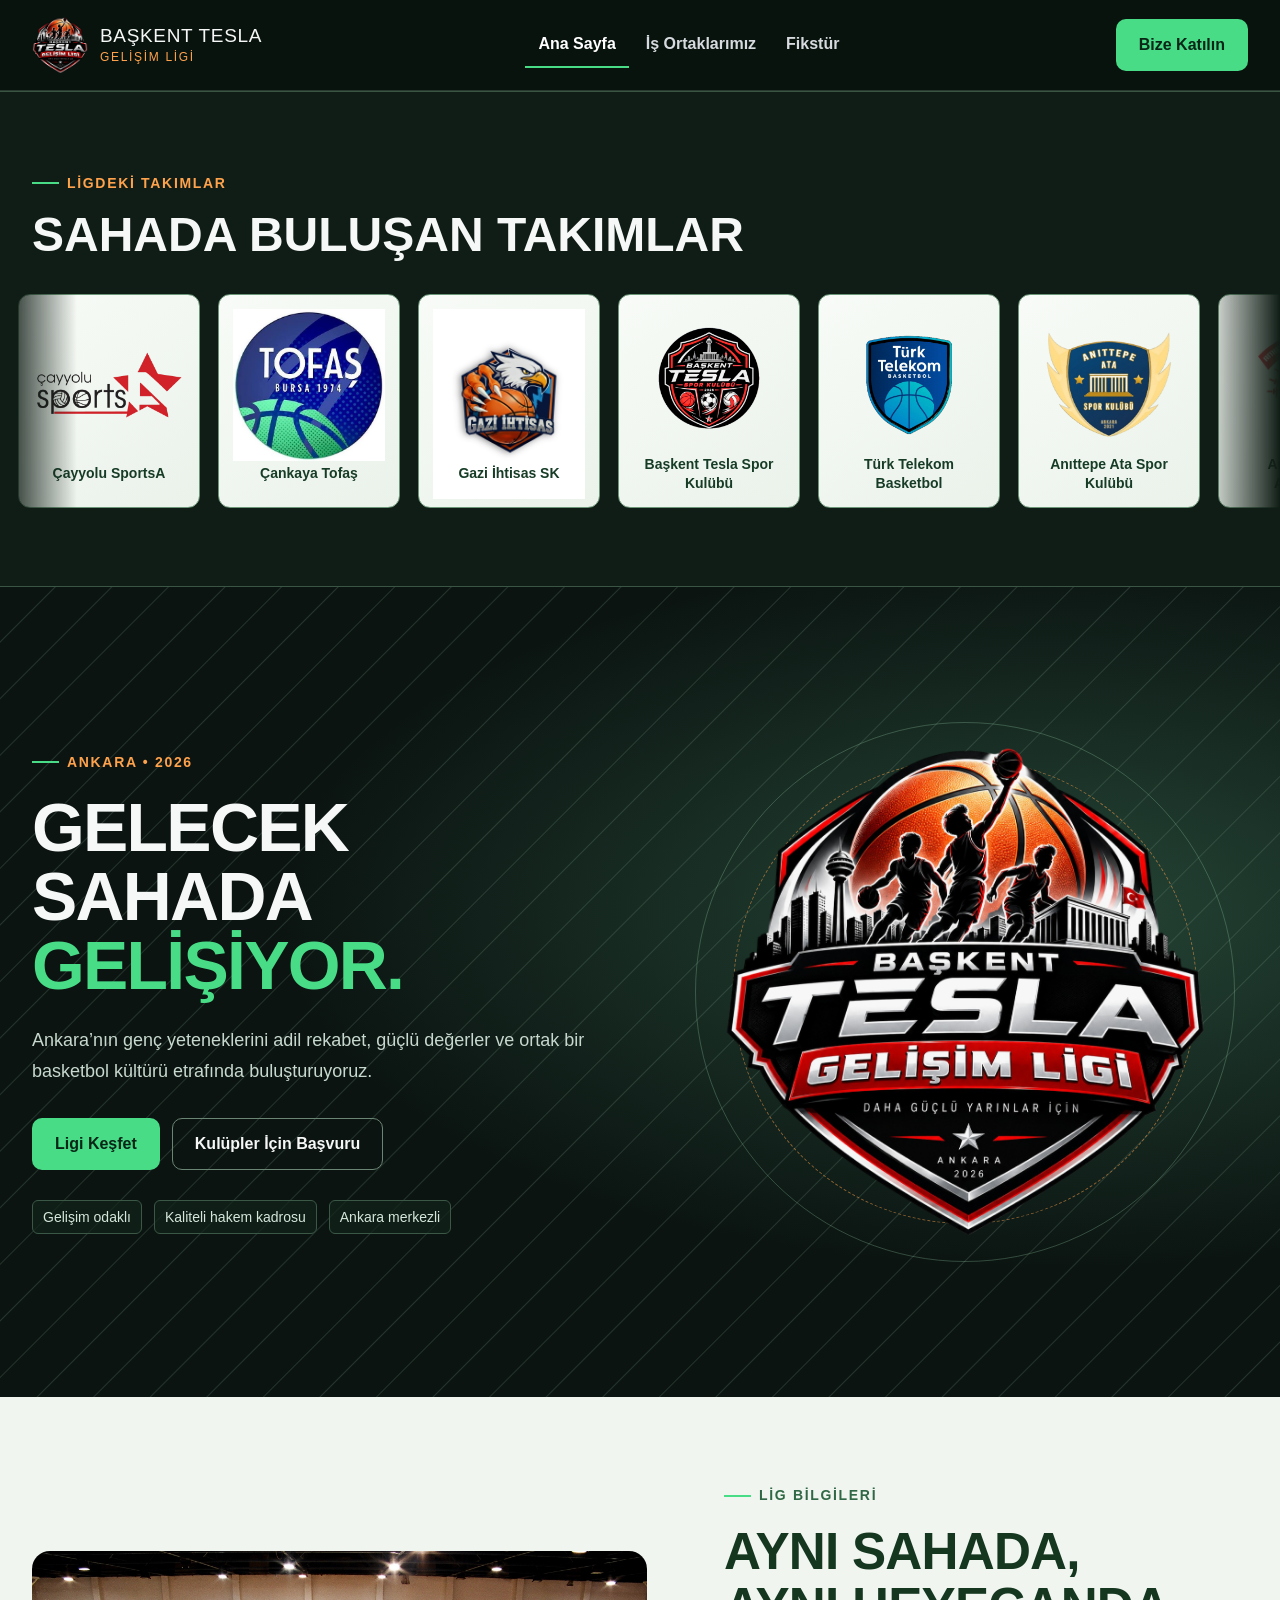
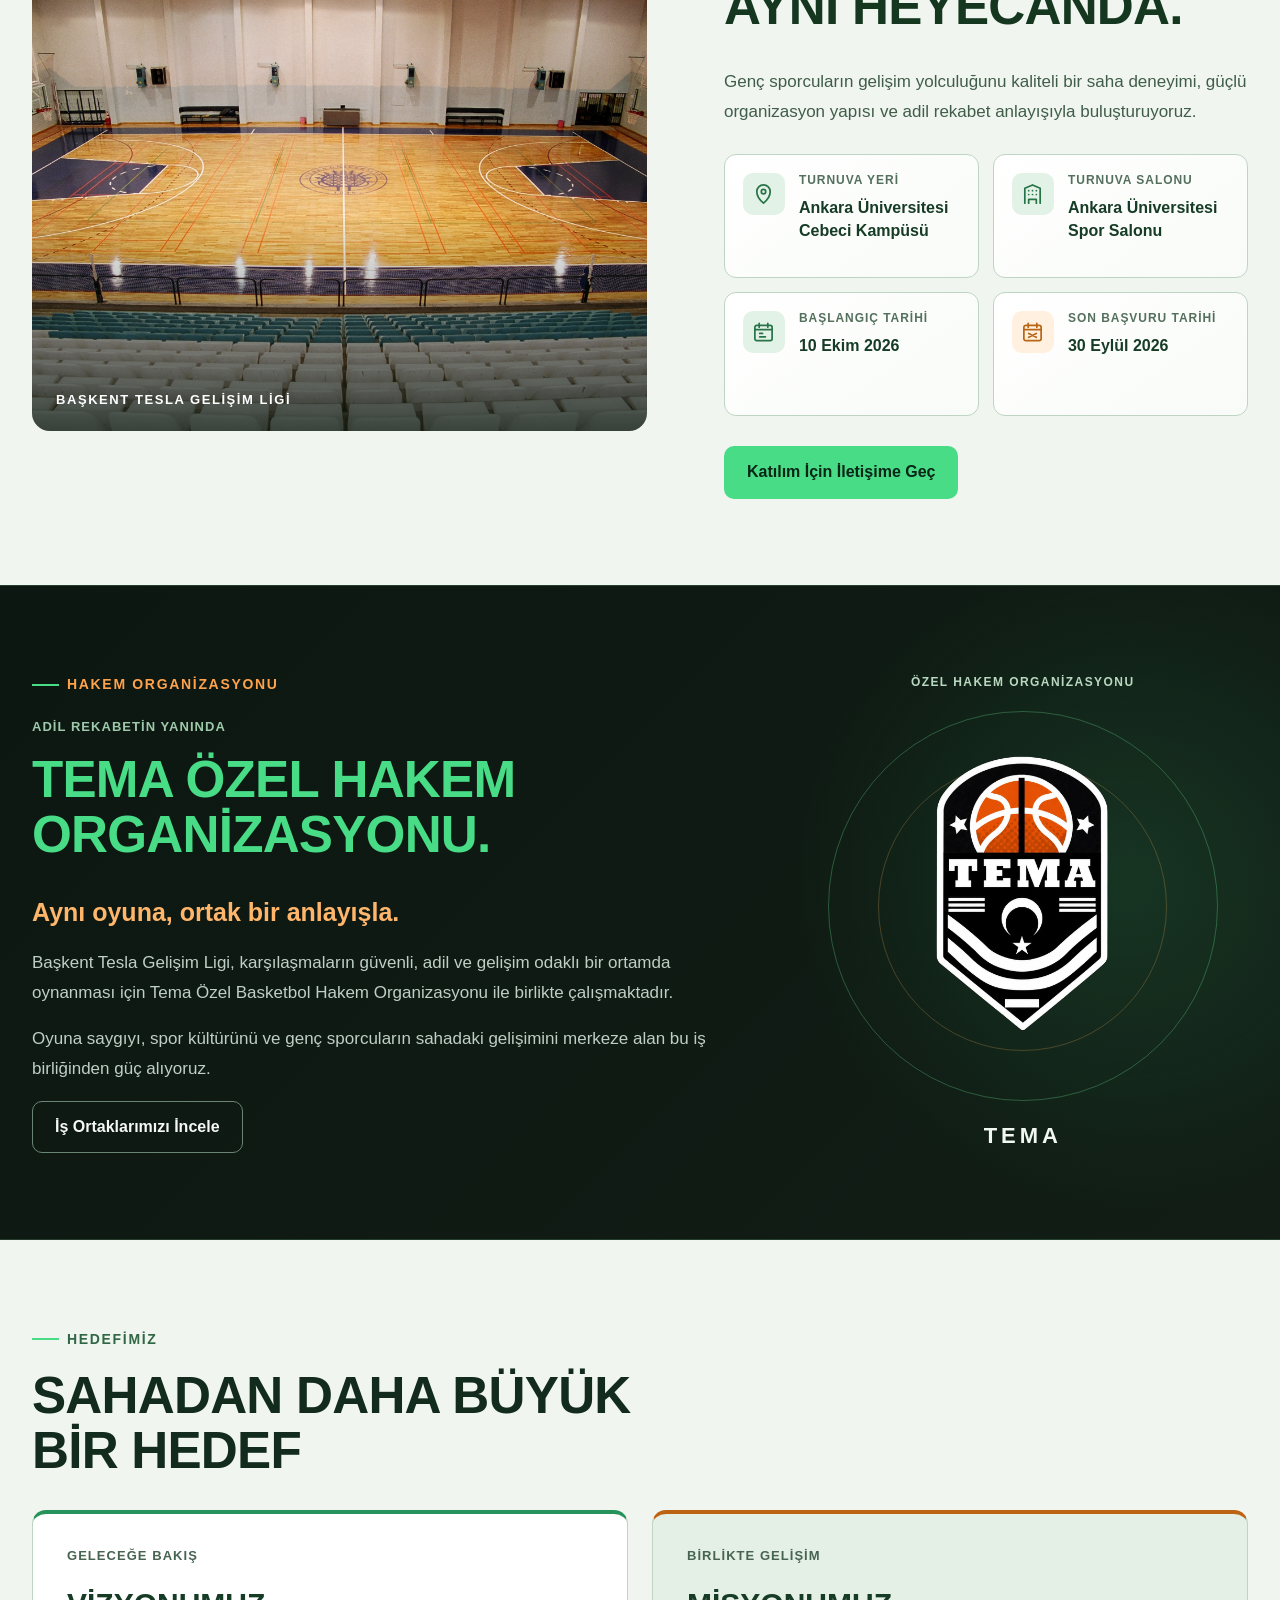
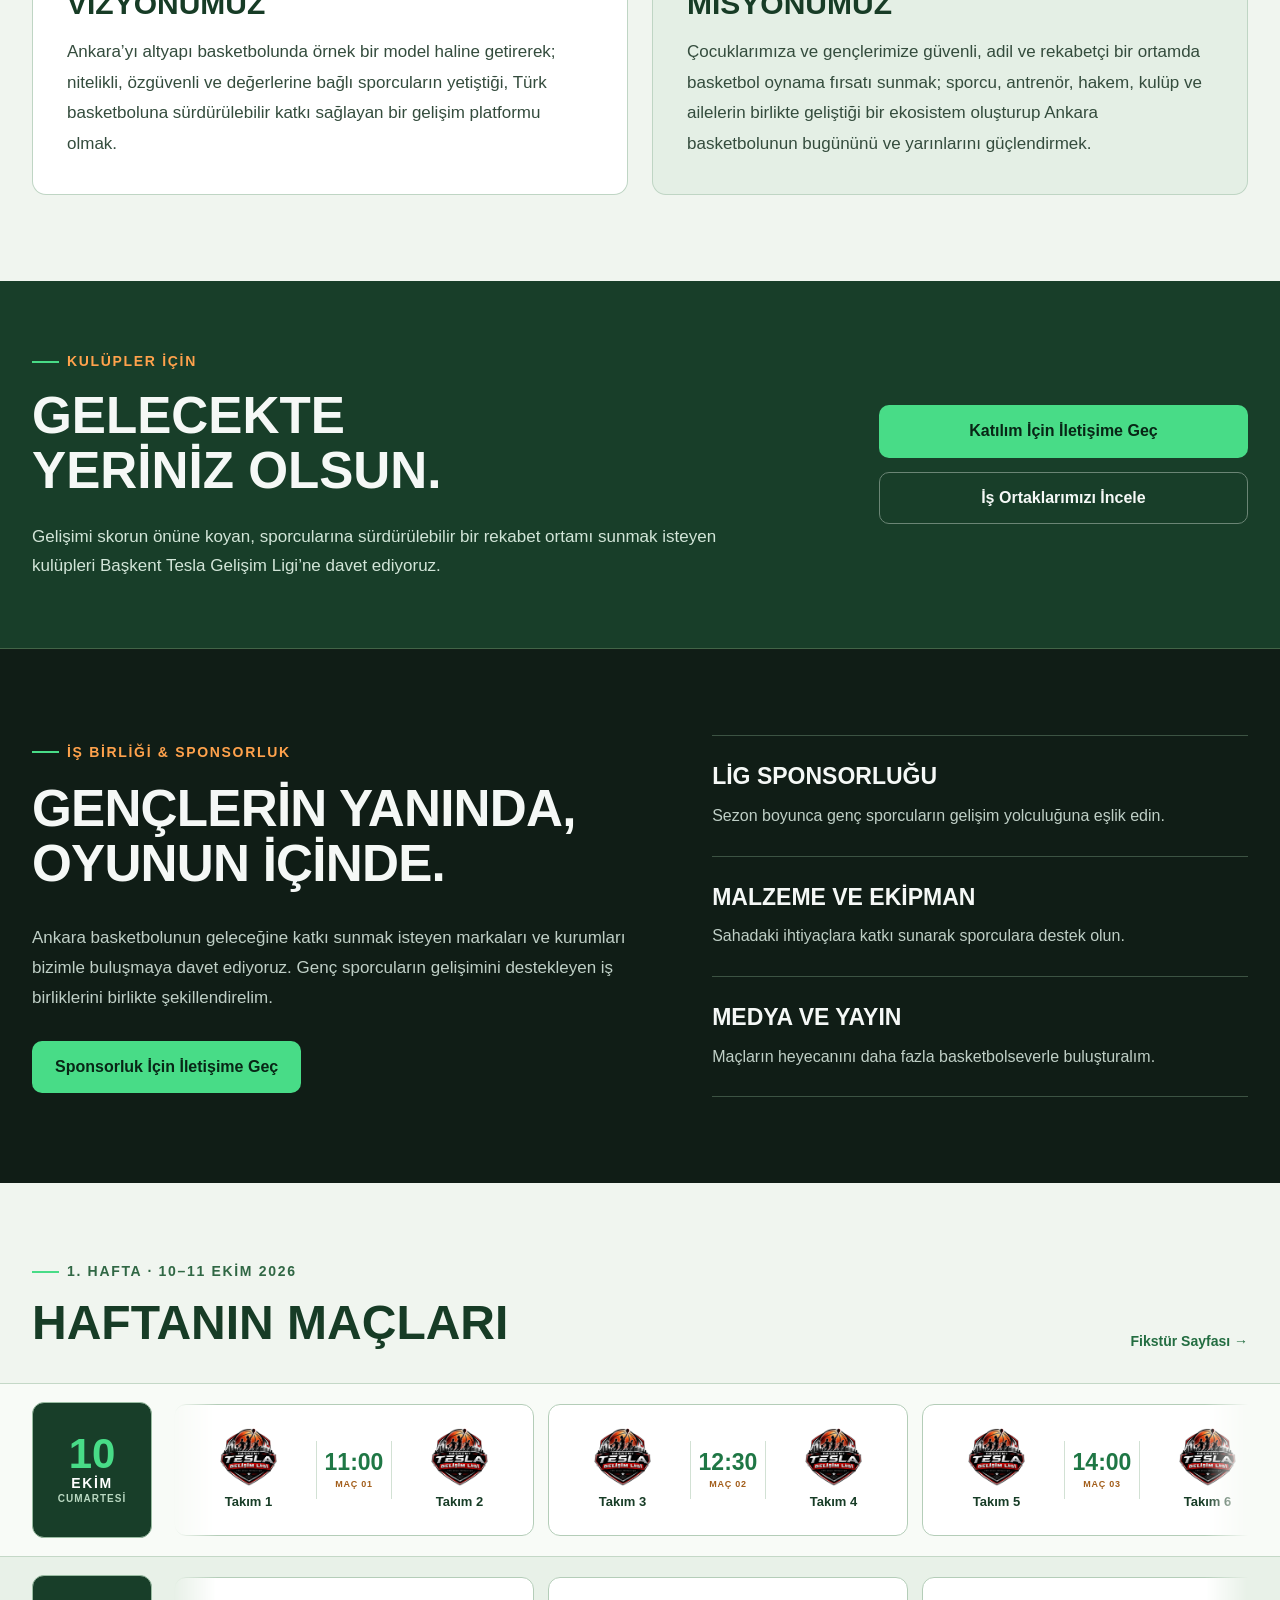
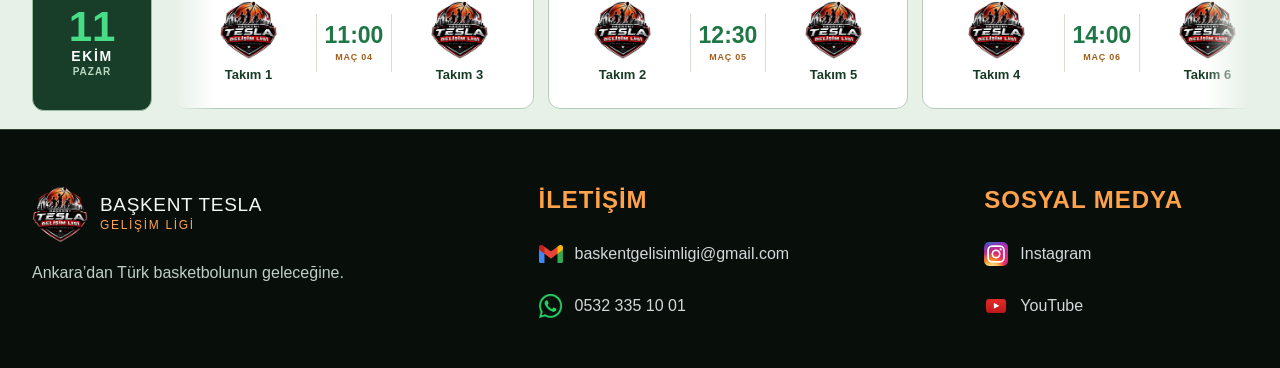
==== commit 21862bfd: "yeni takimlar eklendi" ====
--- a/index.html
+++ b/index.html
@@ -81,6 +81,20 @@
 
             <article class="team-card">
               <div class="team-logo-box">
+                <img src="assets/images/tofasCankaya.jpeg" alt="Tofas Cankaya" loading="lazy">
+              </div>
+              <h3>Çankaya Tofaş</h3>
+            </article>
+
+            <article class="team-card">
+              <div class="team-logo-box">
+                <img src="assets/images/ihtisasGazi.jpeg" alt="Gazi İhtisas SK" loading="lazy">
+              </div>
+              <h3>Gazi İhtisas SK</h3>
+            </article>
+
+            <article class="team-card">
+              <div class="team-logo-box">
                 <img src="assets/images/baskent_tesla_logo.png" alt="Baskent Tesla logosu" loading="lazy">
               </div>
               <h3>Başkent Tesla Spor Kulübü</h3>
@@ -147,6 +161,20 @@
                 <img src="assets/images/sportsADARK.png" alt="SportsA logosu" loading="lazy">
               </div>
               <h3>Çayyolu SportsA</h3>
+            </article>
+
+            <article class="team-card">
+              <div class="team-logo-box">
+                <img src="assets/images/tofasCankaya.jpeg" alt="Tofas Cankaya" loading="lazy">
+              </div>
+              <h3>Çankaya Tofaş</h3>
+            </article>
+
+            <article class="team-card">
+              <div class="team-logo-box">
+                <img src="assets/images/ihtisasGazi.jpeg" alt="Gazi İhtisas SK" loading="lazy">
+              </div>
+              <h3>Gazi İhtisas SK</h3>
             </article>
 
             <article class="team-card">
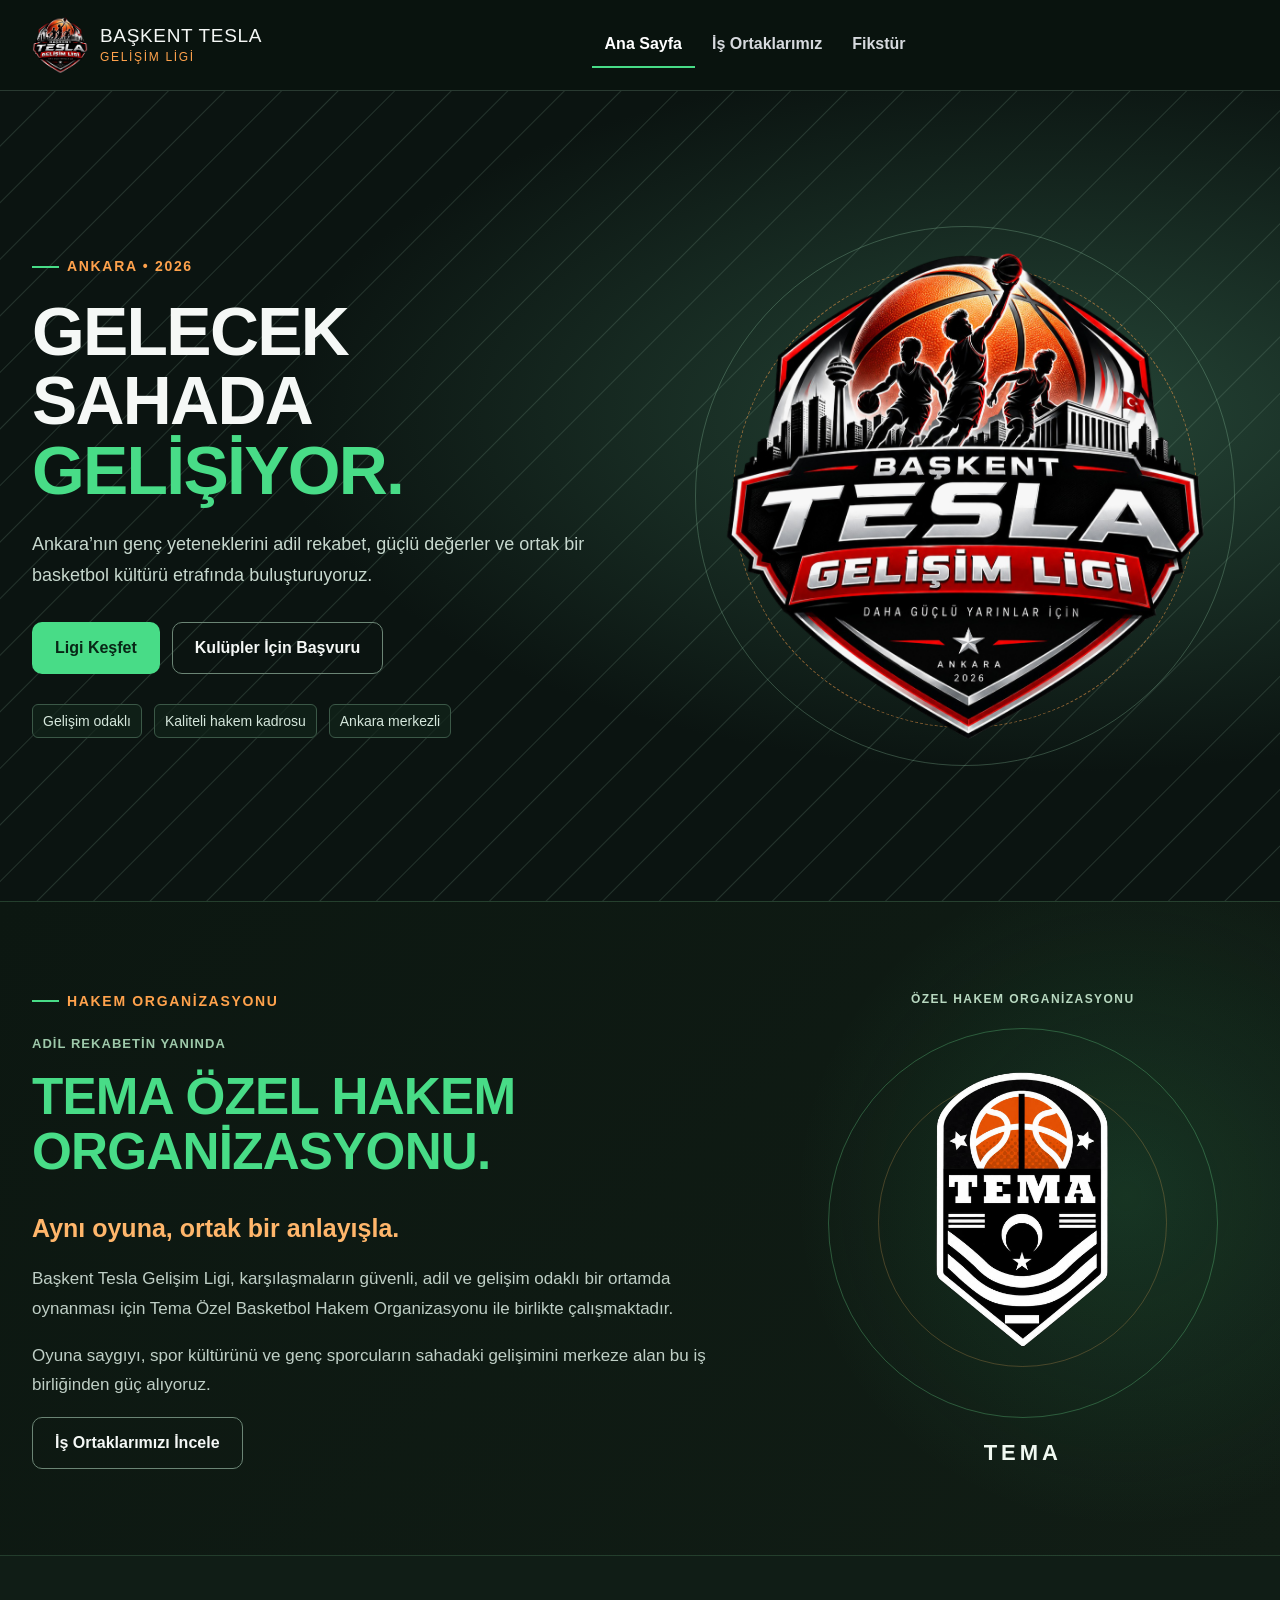
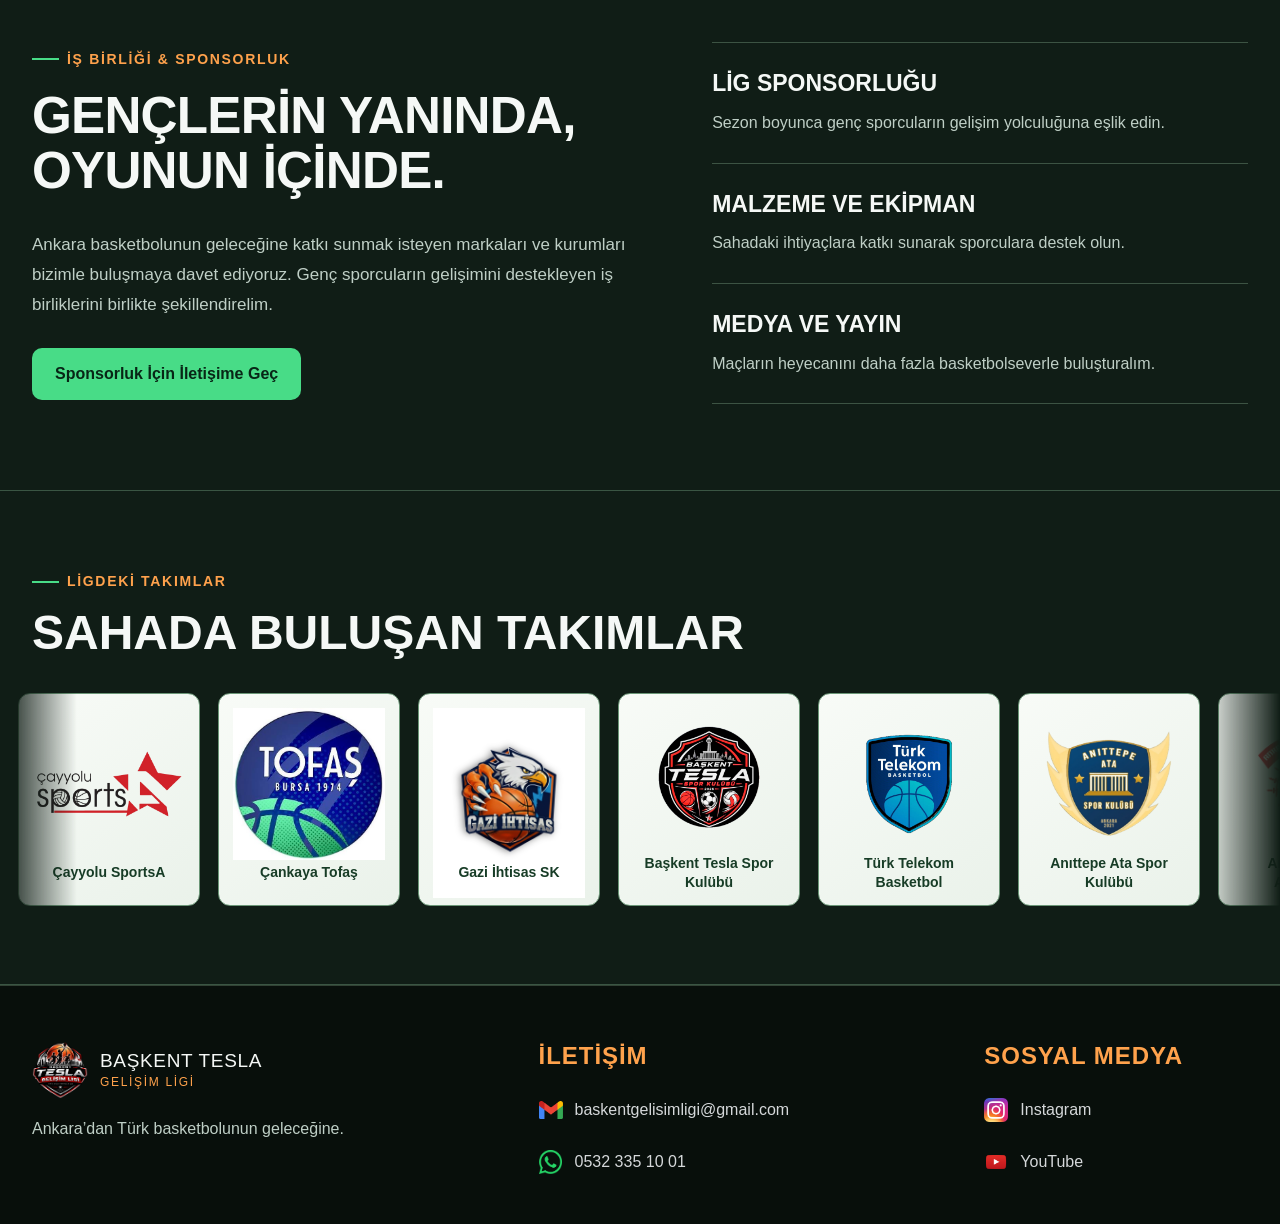
==== commit f4273e19: "fikstür widget eklendi" ====
--- a/index.html
+++ b/index.html
@@ -38,14 +38,6 @@
         </nav>
 
         <div class="header-actions">
-          <a
-            class="join-button"
-            href="https://wa.me/905323351001"
-            target="_blank"
-            rel="noopener noreferrer"
-          >
-            Bize Katılın
-          </a>
 
           <button
             id="menuButton"
@@ -62,188 +54,6 @@
     </header>
 
     <main id="app">
-      <section class="teams-section" aria-labelledby="teams-title">
-        <div class="site-width teams-heading">
-          <div>
-            <span class="eyebrow">LİGDEKİ TAKIMLAR</span>
-            <h2 id="teams-title">Sahada Buluşan Takımlar</h2>
-          </div>
-        </div>
-
-        <div class="team-marquee" aria-label="Lig takımları">
-          <div class="team-track">
-            <article class="team-card">
-              <div class="team-logo-box">
-                <img src="assets/images/sportsADARK.png" alt="SportsA logosu" loading="lazy">
-              </div>
-              <h3>Çayyolu SportsA</h3>
-            </article>
-
-            <article class="team-card">
-              <div class="team-logo-box">
-                <img src="assets/images/tofasCankaya.jpeg" alt="Tofas Cankaya" loading="lazy">
-              </div>
-              <h3>Çankaya Tofaş</h3>
-            </article>
-
-            <article class="team-card">
-              <div class="team-logo-box">
-                <img src="assets/images/ihtisasGazi.jpeg" alt="Gazi İhtisas SK" loading="lazy">
-              </div>
-              <h3>Gazi İhtisas SK</h3>
-            </article>
-
-            <article class="team-card">
-              <div class="team-logo-box">
-                <img src="assets/images/baskent_tesla_logo.png" alt="Baskent Tesla logosu" loading="lazy">
-              </div>
-              <h3>Başkent Tesla Spor Kulübü</h3>
-            </article>
-
-            <article class="team-card">
-              <div class="team-logo-box">
-                <img src="assets/images/turkTelekom.png" alt="[Takım 3 adı] logosu" loading="lazy">
-              </div>
-              <h3>Türk Telekom Basketbol</h3>
-            </article>
-
-            <article class="team-card">
-              <div class="team-logo-box">
-                <img src="assets/images/anıttepeTransp.png" alt="[Takım 4 adı] logosu" loading="lazy">
-              </div>
-              <h3>Anıttepe Ata Spor Kulübü</h3>
-            </article>
-
-            <article class="team-card">
-              <div class="team-logo-box">
-                <img src="assets/images/ankaraSporAkademisi.png" alt="[Takım 5 adı] logosu" loading="lazy">
-              </div>
-              <h3>Ankara Spor Akademisi</h3>
-            </article>
-
-            <article class="team-card">
-              <div class="team-logo-box">
-                <img src="assets/images/forceSportsAcademy.png" alt="[Takım 6 adı] logosu" loading="lazy">
-              </div>
-              <h3>Force Sports Academy</h3>
-            </article>
-
-            <article class="team-card">
-              <div class="team-logo-box">
-                <img src="assets/images/oyaAkın_logo.png" alt="Oya Akın logosu" loading="lazy">
-              </div>
-              <h3>Oya Akın Spor Kulübü</h3>
-            </article>
-
-            <article class="team-card">
-              <div class="team-logo-box">
-                <img src="assets/images/hacettepeLogo.png" alt="Hacettepe logosu" loading="lazy">
-              </div>
-              <h3>Hacettepe Basketbol Kulübü</h3>
-            </article>
-
-            <article class="team-card">
-              <div class="team-logo-box">
-                <img src="assets/images/tofasLogo.png" alt="Batıkent Tofaş logosu" loading="lazy">
-              </div>
-              <h3>Batıkent Tofaş</h3>
-            </article>
-            
-            <article class="team-card">
-              <div class="team-logo-box">
-                <img src="assets/images/ankaraAltyapıSporKulubu.png" alt="Ankara Altyapı SK logosu" loading="lazy">
-              </div>
-              <h3>Ankara Altyapı SK</h3>
-            </article>
-
-            <article class="team-card">
-              <div class="team-logo-box">
-                <img src="assets/images/sportsADARK.png" alt="SportsA logosu" loading="lazy">
-              </div>
-              <h3>Çayyolu SportsA</h3>
-            </article>
-
-            <article class="team-card">
-              <div class="team-logo-box">
-                <img src="assets/images/tofasCankaya.jpeg" alt="Tofas Cankaya" loading="lazy">
-              </div>
-              <h3>Çankaya Tofaş</h3>
-            </article>
-
-            <article class="team-card">
-              <div class="team-logo-box">
-                <img src="assets/images/ihtisasGazi.jpeg" alt="Gazi İhtisas SK" loading="lazy">
-              </div>
-              <h3>Gazi İhtisas SK</h3>
-            </article>
-
-            <article class="team-card">
-              <div class="team-logo-box">
-                <img src="assets/images/baskent_tesla_logo.png" alt="Baskent Tesla logosu" loading="lazy">
-              </div>
-              <h3>Başkent Tesla Spor Kulübü</h3>
-            </article>
-
-            <article class="team-card">
-              <div class="team-logo-box">
-                <img src="assets/images/turkTelekom.png" alt="[Takım 3 adı] logosu" loading="lazy">
-              </div>
-              <h3>Türk Telekom Basketbol</h3>
-            </article>
-
-            <article class="team-card">
-              <div class="team-logo-box">
-                <img src="assets/images/anıttepeTransp.png" alt="[Takım 4 adı] logosu" loading="lazy">
-              </div>
-              <h3>Anıttepe Ata Spor Kulübü</h3>
-            </article>
-
-            <article class="team-card">
-              <div class="team-logo-box">
-                <img src="assets/images/ankaraSporAkademisi.png" alt="[Takım 5 adı] logosu" loading="lazy">
-              </div>
-              <h3>Ankara Spor Akademisi</h3>
-            </article>
-
-            <article class="team-card">
-              <div class="team-logo-box">
-                <img src="assets/images/forceSportsAcademy.png" alt="[Takım 6 adı] logosu" loading="lazy">
-              </div>
-              <h3>Force Sports Academy</h3>
-            </article>
-
-            <article class="team-card">
-              <div class="team-logo-box">
-                <img src="assets/images/oyaAkın_logo.png" alt="Oya Akın logosu" loading="lazy">
-              </div>
-              <h3>Oya Akın Spor Kulübü</h3>
-            </article>
-
-            <article class="team-card">
-              <div class="team-logo-box">
-                <img src="assets/images/hacettepeLogo.png" alt="Hacettepe" loading="lazy">
-              </div>
-              <h3>Hacettepe Spor Kulübü</h3>
-            </article>
-
-            <article class="team-card">
-              <div class="team-logo-box">
-                <img src="assets/images/tofasLogo.png" alt="Batıkent Tofaş logosu" loading="lazy">
-              </div>
-              <h3>Batıkent Tofaş</h3>
-            </article>
-
-            <article class="team-card">
-              <div class="team-logo-box">
-                <img src="assets/images/ankaraAltyapıSporKulubu.png" alt="Ankara Altyapı SK logosu" loading="lazy">
-              </div>
-              <h3>Ankara Altyapı SK</h3>
-            </article>
-
-            
-          </div>
-        </div>
-      </section>
       
       <section class="hero" id="hero" aria-labelledby="hero-title">
         <div class="site-width hero-grid">
@@ -284,106 +94,6 @@
         </div>
       </section>
 
-      <!-- Fotoğrafı assets/images/turnuva_sahasi.jpg adıyla yükleyin. -->
-      <section class="section event-section" id="lig-bilgileri" aria-labelledby="event-title">
-        <div class="site-width event-grid">
-          <div class="event-image-wrap">
-            <img
-              src="assets/images/turnuva_sahasi.jpeg"
-              alt="Başkent Tesla Gelişim Ligi karşılaşmalarının oynanacağı basketbol sahası"
-              width="1200"
-              height="800"
-              loading="lazy"
-            >
-            <span class="event-image-label">BAŞKENT TESLA GELİŞİM LİGİ</span>
-          </div>
-
-          <div class="event-content">
-            <span class="eyebrow">LİG BİLGİLERİ</span>
-
-            <h2 id="event-title" class="section-title">
-              Aynı Sahada,<br>
-              Aynı Heyecanda.
-            </h2>
-
-            <p class="section-copy">
-              Genç sporcuların gelişim yolculuğunu kaliteli bir saha deneyimi,
-              güçlü organizasyon yapısı ve adil rekabet anlayışıyla buluşturuyoruz.
-            </p>
-
-            <dl class="event-details">
-            <div class="event-detail-card">
-              <div class="event-detail-icon" aria-hidden="true">
-                <svg viewBox="0 0 24 24">
-                  <path d="M12 21s7-6.1 7-12a7 7 0 1 0-14 0c0 5.9 7 12 7 12Z"></path>
-                  <circle cx="12" cy="9" r="2.3"></circle>
-                </svg>
-              </div>
-
-              <div>
-                <dt>Turnuva Yeri</dt>
-                <dd>Ankara Üniversitesi Cebeci Kampüsü</dd>
-              </div>
-            </div>
-
-            <div class="event-detail-card">
-              <div class="event-detail-icon" aria-hidden="true">
-                <svg viewBox="0 0 24 24">
-                  <path d="M4 21V5.5L12 2l8 3.5V21"></path>
-                  <path d="M8 21v-4h8v4M8 8h.01M12 8h.01M16 8h.01M8 12h.01M12 12h.01M16 12h.01"></path>
-                </svg>
-              </div>
-
-              <div>
-                <dt>Turnuva Salonu</dt>
-                <dd>Ankara Üniversitesi Spor Salonu</dd>
-              </div>
-            </div>
-
-            <div class="event-detail-card">
-              <div class="event-detail-icon" aria-hidden="true">
-                <svg viewBox="0 0 24 24">
-                  <rect x="3" y="4.5" width="18" height="16" rx="2"></rect>
-                  <path d="M7.5 2.5v4M16.5 2.5v4M3 9h18M8 13h3M8 16.5h6"></path>
-                </svg>
-              </div>
-
-              <div>
-                <dt>Başlangıç Tarihi</dt>
-                <dd>10 Ekim 2026</dd>
-              </div>
-            </div>
-
-            <div class="event-detail-card deadline-card">
-              <div class="event-detail-icon" aria-hidden="true">
-                <svg viewBox="0 0 24 24">
-                  <rect x="3" y="4.5" width="18" height="16" rx="2"></rect>
-                  <path d="M7.5 2.5v4M16.5 2.5v4M3 9h18M8 13l8 4M16 13l-8 4"></path>
-                </svg>
-              </div>
-
-              <div>
-                <dt>Son Başvuru Tarihi</dt>
-                <dd>30 Eylül 2026</dd>
-              </div>
-            </div>
-          </dl>
-
-            <a
-              class="primary-button"
-              href="https://wa.me/905323351001"
-              target="_blank"
-              rel="noopener noreferrer"
-            >
-              Katılım İçin İletişime Geç
-            </a>
-          </div>
-        </div>
-      </section>
-
-      <!-- Logo ve isimleri gerçek takımlara göre güncelleyin. -->
-      
-
       <section class="section home-referee-partner" aria-labelledby="tema-title">
         <div class="site-width referee-partner-grid">
           <div class="referee-partner-copy">
@@ -431,75 +141,6 @@
         </div>
       </section>
 
-      <section class="section home-mission" id="vizyon-misyon" aria-labelledby="mission-title">
-        <div class="site-width">
-          <span class="eyebrow">HEDEFİMİZ</span>
-
-          <h2 class="section-title" id="mission-title">
-            Sahadan Daha Büyük<br>
-            Bir Hedef
-          </h2>
-
-          <div class="mission-grid">
-            <article class="mission-card">
-              <span class="card-kicker">GELECEĞE BAKIŞ</span>
-              <h3>Vizyonumuz</h3>
-              <p>
-                Ankara’yı altyapı basketbolunda örnek bir model haline getirerek;
-                nitelikli, özgüvenli ve değerlerine bağlı sporcuların yetiştiği,
-                Türk basketboluna sürdürülebilir katkı sağlayan bir gelişim
-                platformu olmak.
-              </p>
-            </article>
-
-            <article class="mission-card">
-              <span class="card-kicker">BİRLİKTE GELİŞİM</span>
-              <h3>Misyonumuz</h3>
-              <p>
-                Çocuklarımıza ve gençlerimize güvenli, adil ve rekabetçi bir
-                ortamda basketbol oynama fırsatı sunmak; sporcu, antrenör, hakem,
-                kulüp ve ailelerin birlikte geliştiği bir ekosistem oluşturup
-                Ankara basketbolunun bugününü ve yarınlarını güçlendirmek.
-              </p>
-            </article>
-          </div>
-        </div>
-      </section>
-
-      <section class="cta-band" id="katilim" aria-labelledby="participation-title">
-        <div class="site-width cta-inner">
-          <div>
-            <span class="eyebrow">KULÜPLER İÇİN</span>
-
-            <h2 class="cta-title" id="participation-title">
-              Gelecekte<br>
-              Yeriniz Olsun.
-            </h2>
-
-            <p>
-              Gelişimi skorun önüne koyan, sporcularına sürdürülebilir bir
-              rekabet ortamı sunmak isteyen kulüpleri Başkent Tesla Gelişim
-              Ligi’ne davet ediyoruz.
-            </p>
-          </div>
-
-          <div class="participation-actions">
-            <a
-              class="primary-button"
-              href="https://wa.me/905323351001"
-              target="_blank"
-              rel="noopener noreferrer"
-            >
-              Katılım İçin İletişime Geç
-            </a>
-
-            <a class="secondary-button" href="kulupler.html">
-              İş Ortaklarımızı İncele
-            </a>
-          </div>
-        </div>
-      </section>
-
       <section class="section home-partners" id="sponsorluk" aria-labelledby="partners-title">
         <div class="site-width partners-grid">
           <div>
@@ -550,260 +191,186 @@
           </div>
         </div>
       </section>
-
-      <!-- HAFTANIN MAÇLARI
-     Her hafta takım adı, logo yolu, tarih ve saatleri buradan güncelleyebilirsin. -->
-      <section class="home-matches" id="haftanin-maclari" aria-labelledby="matches-title">
-        <div class="site-width">
-          <div class="home-matches-heading">
-            <div>
-              <span class="eyebrow">1. HAFTA · 10–11 EKİM 2026</span>
-              <h2 id="matches-title">Haftanın Maçları</h2>
-            </div>
-
-            <a class="matches-link" href="fikstur.html">Fikstür Sayfası →</a>
-          </div>
-        </div>
-
-        <!-- 10 EKİM -->
-        <div class="match-day-strip">
-          <div class="site-width match-day-strip-inner">
-            <div class="match-date-card">
-              <strong>10</strong>
-              <span>EKİM</span>
-              <small>CUMARTESİ</small>
-            </div>
-
-            <div class="mini-match-marquee" aria-label="10 Ekim maçları">
-              <div class="mini-match-track">
-                <!-- MAÇ 1 -->
-                <article class="mini-match-card">
-                  <div class="mini-team">
-                    <img src="assets/images/bgl_logo.png" alt="Takım 1 logosu" loading="lazy">
-                    <span>Takım 1</span>
-                  </div>
-
-                  <div class="mini-match-time">
-                    <strong>11:00</strong>
-                    <span>MAÇ 01</span>
-                  </div>
-
-                  <div class="mini-team">
-                    <img src="assets/images/bgl_logo.png" alt="Takım 2 logosu" loading="lazy">
-                    <span>Takım 2</span>
-                  </div>
-                </article>
-
-                <!-- MAÇ 2 -->
-                <article class="mini-match-card">
-                  <div class="mini-team">
-                    <img src="assets/images/bgl_logo.png" alt="Takım 3 logosu" loading="lazy">
-                    <span>Takım 3</span>
-                  </div>
-
-                  <div class="mini-match-time">
-                    <strong>12:30</strong>
-                    <span>MAÇ 02</span>
-                  </div>
-
-                  <div class="mini-team">
-                    <img src="assets/images/bgl_logo.png" alt="Takım 4 logosu" loading="lazy">
-                    <span>Takım 4</span>
-                  </div>
-                </article>
-
-                <!-- MAÇ 3 -->
-                <article class="mini-match-card">
-                  <div class="mini-team">
-                    <img src="assets/images/bgl_logo.png" alt="Takım 5 logosu" loading="lazy">
-                    <span>Takım 5</span>
-                  </div>
-
-                  <div class="mini-match-time">
-                    <strong>14:00</strong>
-                    <span>MAÇ 03</span>
-                  </div>
-
-                  <div class="mini-team">
-                    <img src="assets/images/bgl_logo.png" alt="Takım 6 logosu" loading="lazy">
-                    <span>Takım 6</span>
-                  </div>
-                </article>
-
-                <!-- Animasyonun kesintisiz devam etmesi için kopya maçlar -->
-                <article class="mini-match-card" aria-hidden="true">
-                  <div class="mini-team">
-                    <img src="assets/images/bgl_logo.png" alt="">
-                    <span>Takım 1</span>
-                  </div>
-
-                  <div class="mini-match-time">
-                    <strong>11:00</strong>
-                    <span>MAÇ 01</span>
-                  </div>
-
-                  <div class="mini-team">
-                    <img src="assets/images/bgl_logo.png" alt="">
-                    <span>Takım 2</span>
-                  </div>
-                </article>
-
-                <article class="mini-match-card" aria-hidden="true">
-                  <div class="mini-team">
-                    <img src="assets/images/bgl_logo.png" alt="">
-                    <span>Takım 3</span>
-                  </div>
-
-                  <div class="mini-match-time">
-                    <strong>12:30</strong>
-                    <span>MAÇ 02</span>
-                  </div>
-
-                  <div class="mini-team">
-                    <img src="assets/images/bgl_logo.png" alt="">
-                    <span>Takım 4</span>
-                  </div>
-                </article>
-
-                <article class="mini-match-card" aria-hidden="true">
-                  <div class="mini-team">
-                    <img src="assets/images/bgl_logo.png" alt="">
-                    <span>Takım 5</span>
-                  </div>
-
-                  <div class="mini-match-time">
-                    <strong>14:00</strong>
-                    <span>MAÇ 03</span>
-                  </div>
-
-                  <div class="mini-team">
-                    <img src="assets/images/bgl_logo.png" alt="">
-                    <span>Takım 6</span>
-                  </div>
-                </article>
-              </div>
-            </div>
-          </div>
-        </div>
-
-        <!-- 11 EKİM -->
-        <div class="match-day-strip sunday-match-strip">
-          <div class="site-width match-day-strip-inner">
-            <div class="match-date-card">
-              <strong>11</strong>
-              <span>EKİM</span>
-              <small>PAZAR</small>
-            </div>
-
-            <div class="mini-match-marquee" aria-label="11 Ekim maçları">
-              <div class="mini-match-track reverse-mini-match-track">
-                <!-- MAÇ 4 -->
-                <article class="mini-match-card">
-                  <div class="mini-team">
-                    <img src="assets/images/bgl_logo.png" alt="Takım 1 logosu" loading="lazy">
-                    <span>Takım 1</span>
-                  </div>
-
-                  <div class="mini-match-time">
-                    <strong>11:00</strong>
-                    <span>MAÇ 04</span>
-                  </div>
-
-                  <div class="mini-team">
-                    <img src="assets/images/bgl_logo.png" alt="Takım 3 logosu" loading="lazy">
-                    <span>Takım 3</span>
-                  </div>
-                </article>
-
-                <!-- MAÇ 5 -->
-                <article class="mini-match-card">
-                  <div class="mini-team">
-                    <img src="assets/images/bgl_logo.png" alt="Takım 2 logosu" loading="lazy">
-                    <span>Takım 2</span>
-                  </div>
-
-                  <div class="mini-match-time">
-                    <strong>12:30</strong>
-                    <span>MAÇ 05</span>
-                  </div>
-
-                  <div class="mini-team">
-                    <img src="assets/images/bgl_logo.png" alt="Takım 5 logosu" loading="lazy">
-                    <span>Takım 5</span>
-                  </div>
-                </article>
-
-                <!-- MAÇ 6 -->
-                <article class="mini-match-card">
-                  <div class="mini-team">
-                    <img src="assets/images/bgl_logo.png" alt="Takım 4 logosu" loading="lazy">
-                    <span>Takım 4</span>
-                  </div>
-
-                  <div class="mini-match-time">
-                    <strong>14:00</strong>
-                    <span>MAÇ 06</span>
-                  </div>
-
-                  <div class="mini-team">
-                    <img src="assets/images/bgl_logo.png" alt="Takım 6 logosu" loading="lazy">
-                    <span>Takım 6</span>
-                  </div>
-                </article>
-
-                <!-- Animasyonun kesintisiz devam etmesi için kopya maçlar -->
-                <article class="mini-match-card" aria-hidden="true">
-                  <div class="mini-team">
-                    <img src="assets/images/bgl_logo.png" alt="">
-                    <span>Takım 1</span>
-                  </div>
-
-                  <div class="mini-match-time">
-                    <strong>11:00</strong>
-                    <span>MAÇ 04</span>
-                  </div>
-
-                  <div class="mini-team">
-                    <img src="assets/images/bgl_logo.png" alt="">
-                    <span>Takım 3</span>
-                  </div>
-                </article>
-
-                <article class="mini-match-card" aria-hidden="true">
-                  <div class="mini-team">
-                    <img src="assets/images/bgl_logo.png" alt="">
-                    <span>Takım 2</span>
-                  </div>
-
-                  <div class="mini-match-time">
-                    <strong>12:30</strong>
-                    <span>MAÇ 05</span>
-                  </div>
-
-                  <div class="mini-team">
-                    <img src="assets/images/bgl_logo.png" alt="">
-                    <span>Takım 5</span>
-                  </div>
-                </article>
-
-                <article class="mini-match-card" aria-hidden="true">
-                  <div class="mini-team">
-                    <img src="assets/images/bgl_logo.png" alt="">
-                    <span>Takım 4</span>
-                  </div>
-
-                  <div class="mini-match-time">
-                    <strong>14:00</strong>
-                    <span>MAÇ 06</span>
-                  </div>
-
-                  <div class="mini-team">
-                    <img src="assets/images/bgl_logo.png" alt="">
-                    <span>Takım 6</span>
-                  </div>
-                </article>
-              </div>
-            </div>
+      
+      <section class="teams-section" aria-labelledby="teams-title">
+        <div class="site-width teams-heading">
+          <div>
+            <span class="eyebrow">LİGDEKİ TAKIMLAR</span>
+            <h2 id="teams-title">Sahada Buluşan Takımlar</h2>
+          </div>
+        </div>
+
+        <div class="team-marquee" aria-label="Lig takımları">
+          <div class="team-track">
+            <article class="team-card">
+              <div class="team-logo-box">
+                <img src="assets/images/sportsADARK.png" alt="SportsA logosu" loading="lazy">
+              </div>
+              <h3>Çayyolu SportsA</h3>
+            </article>
+
+            <article class="team-card">
+              <div class="team-logo-box">
+                <img src="assets/images/tofasCankaya.jpeg" alt="Tofas Cankaya" loading="lazy">
+              </div>
+              <h3>Çankaya Tofaş</h3>
+            </article>
+
+            <article class="team-card">
+              <div class="team-logo-box">
+                <img src="assets/images/ihtisasGazi.jpeg" alt="Gazi İhtisas SK" loading="lazy">
+              </div>
+              <h3>Gazi İhtisas SK</h3>
+            </article>
+
+            <article class="team-card">
+              <div class="team-logo-box">
+                <img src="assets/images/baskent_tesla_logo.png" alt="Baskent Tesla logosu" loading="lazy">
+              </div>
+              <h3>Başkent Tesla Spor Kulübü</h3>
+            </article>
+
+            <article class="team-card">
+              <div class="team-logo-box">
+                <img src="assets/images/turkTelekom.png" alt="[Takım 3 adı] logosu" loading="lazy">
+              </div>
+              <h3>Türk Telekom Basketbol</h3>
+            </article>
+
+            <article class="team-card">
+              <div class="team-logo-box">
+                <img src="assets/images/anıttepeTransp.png" alt="[Takım 4 adı] logosu" loading="lazy">
+              </div>
+              <h3>Anıttepe Ata Spor Kulübü</h3>
+            </article>
+
+            <article class="team-card">
+              <div class="team-logo-box">
+                <img src="assets/images/ankaraSporAkademisi.png" alt="[Takım 5 adı] logosu" loading="lazy">
+              </div>
+              <h3>Ankara Spor Akademisi</h3>
+            </article>
+
+            <article class="team-card">
+              <div class="team-logo-box">
+                <img src="assets/images/forceSportsAcademy.png" alt="[Takım 6 adı] logosu" loading="lazy">
+              </div>
+              <h3>Force Sports Academy</h3>
+            </article>
+
+            <article class="team-card">
+              <div class="team-logo-box">
+                <img src="assets/images/oyaAkın_logo.png" alt="Oya Akın logosu" loading="lazy">
+              </div>
+              <h3>Oya Akın Spor Kulübü</h3>
+            </article>
+
+            <article class="team-card">
+              <div class="team-logo-box">
+                <img src="assets/images/hacettepeLogo.png" alt="Hacettepe logosu" loading="lazy">
+              </div>
+              <h3>Hacettepe Basketbol Kulübü</h3>
+            </article>
+
+            <article class="team-card">
+              <div class="team-logo-box">
+                <img src="assets/images/tofasLogo.png" alt="Batıkent Tofaş logosu" loading="lazy">
+              </div>
+              <h3>Batıkent Tofaş</h3>
+            </article>
+            
+            <article class="team-card">
+              <div class="team-logo-box">
+                <img src="assets/images/ankaraAltyapıSporKulubu.png" alt="Ankara Altyapı SK logosu" loading="lazy">
+              </div>
+              <h3>Ankara Altyapı SK</h3>
+            </article>
+
+            <article class="team-card">
+              <div class="team-logo-box">
+                <img src="assets/images/sportsADARK.png" alt="SportsA logosu" loading="lazy">
+              </div>
+              <h3>Çayyolu SportsA</h3>
+            </article>
+
+            <article class="team-card">
+              <div class="team-logo-box">
+                <img src="assets/images/tofasCankaya.jpeg" alt="Tofas Cankaya" loading="lazy">
+              </div>
+              <h3>Çankaya Tofaş</h3>
+            </article>
+
+            <article class="team-card">
+              <div class="team-logo-box">
+                <img src="assets/images/ihtisasGazi.jpeg" alt="Gazi İhtisas SK" loading="lazy">
+              </div>
+              <h3>Gazi İhtisas SK</h3>
+            </article>
+
+            <article class="team-card">
+              <div class="team-logo-box">
+                <img src="assets/images/baskent_tesla_logo.png" alt="Baskent Tesla logosu" loading="lazy">
+              </div>
+              <h3>Başkent Tesla Spor Kulübü</h3>
+            </article>
+
+            <article class="team-card">
+              <div class="team-logo-box">
+                <img src="assets/images/turkTelekom.png" alt="[Takım 3 adı] logosu" loading="lazy">
+              </div>
+              <h3>Türk Telekom Basketbol</h3>
+            </article>
+
+            <article class="team-card">
+              <div class="team-logo-box">
+                <img src="assets/images/anıttepeTransp.png" alt="[Takım 4 adı] logosu" loading="lazy">
+              </div>
+              <h3>Anıttepe Ata Spor Kulübü</h3>
+            </article>
+
+            <article class="team-card">
+              <div class="team-logo-box">
+                <img src="assets/images/ankaraSporAkademisi.png" alt="[Takım 5 adı] logosu" loading="lazy">
+              </div>
+              <h3>Ankara Spor Akademisi</h3>
+            </article>
+
+            <article class="team-card">
+              <div class="team-logo-box">
+                <img src="assets/images/forceSportsAcademy.png" alt="[Takım 6 adı] logosu" loading="lazy">
+              </div>
+              <h3>Force Sports Academy</h3>
+            </article>
+
+            <article class="team-card">
+              <div class="team-logo-box">
+                <img src="assets/images/oyaAkın_logo.png" alt="Oya Akın logosu" loading="lazy">
+              </div>
+              <h3>Oya Akın Spor Kulübü</h3>
+            </article>
+
+            <article class="team-card">
+              <div class="team-logo-box">
+                <img src="assets/images/hacettepeLogo.png" alt="Hacettepe" loading="lazy">
+              </div>
+              <h3>Hacettepe Spor Kulübü</h3>
+            </article>
+
+            <article class="team-card">
+              <div class="team-logo-box">
+                <img src="assets/images/tofasLogo.png" alt="Batıkent Tofaş logosu" loading="lazy">
+              </div>
+              <h3>Batıkent Tofaş</h3>
+            </article>
+
+            <article class="team-card">
+              <div class="team-logo-box">
+                <img src="assets/images/ankaraAltyapıSporKulubu.png" alt="Ankara Altyapı SK logosu" loading="lazy">
+              </div>
+              <h3>Ankara Altyapı SK</h3>
+            </article>
+
+            
           </div>
         </div>
       </section>
